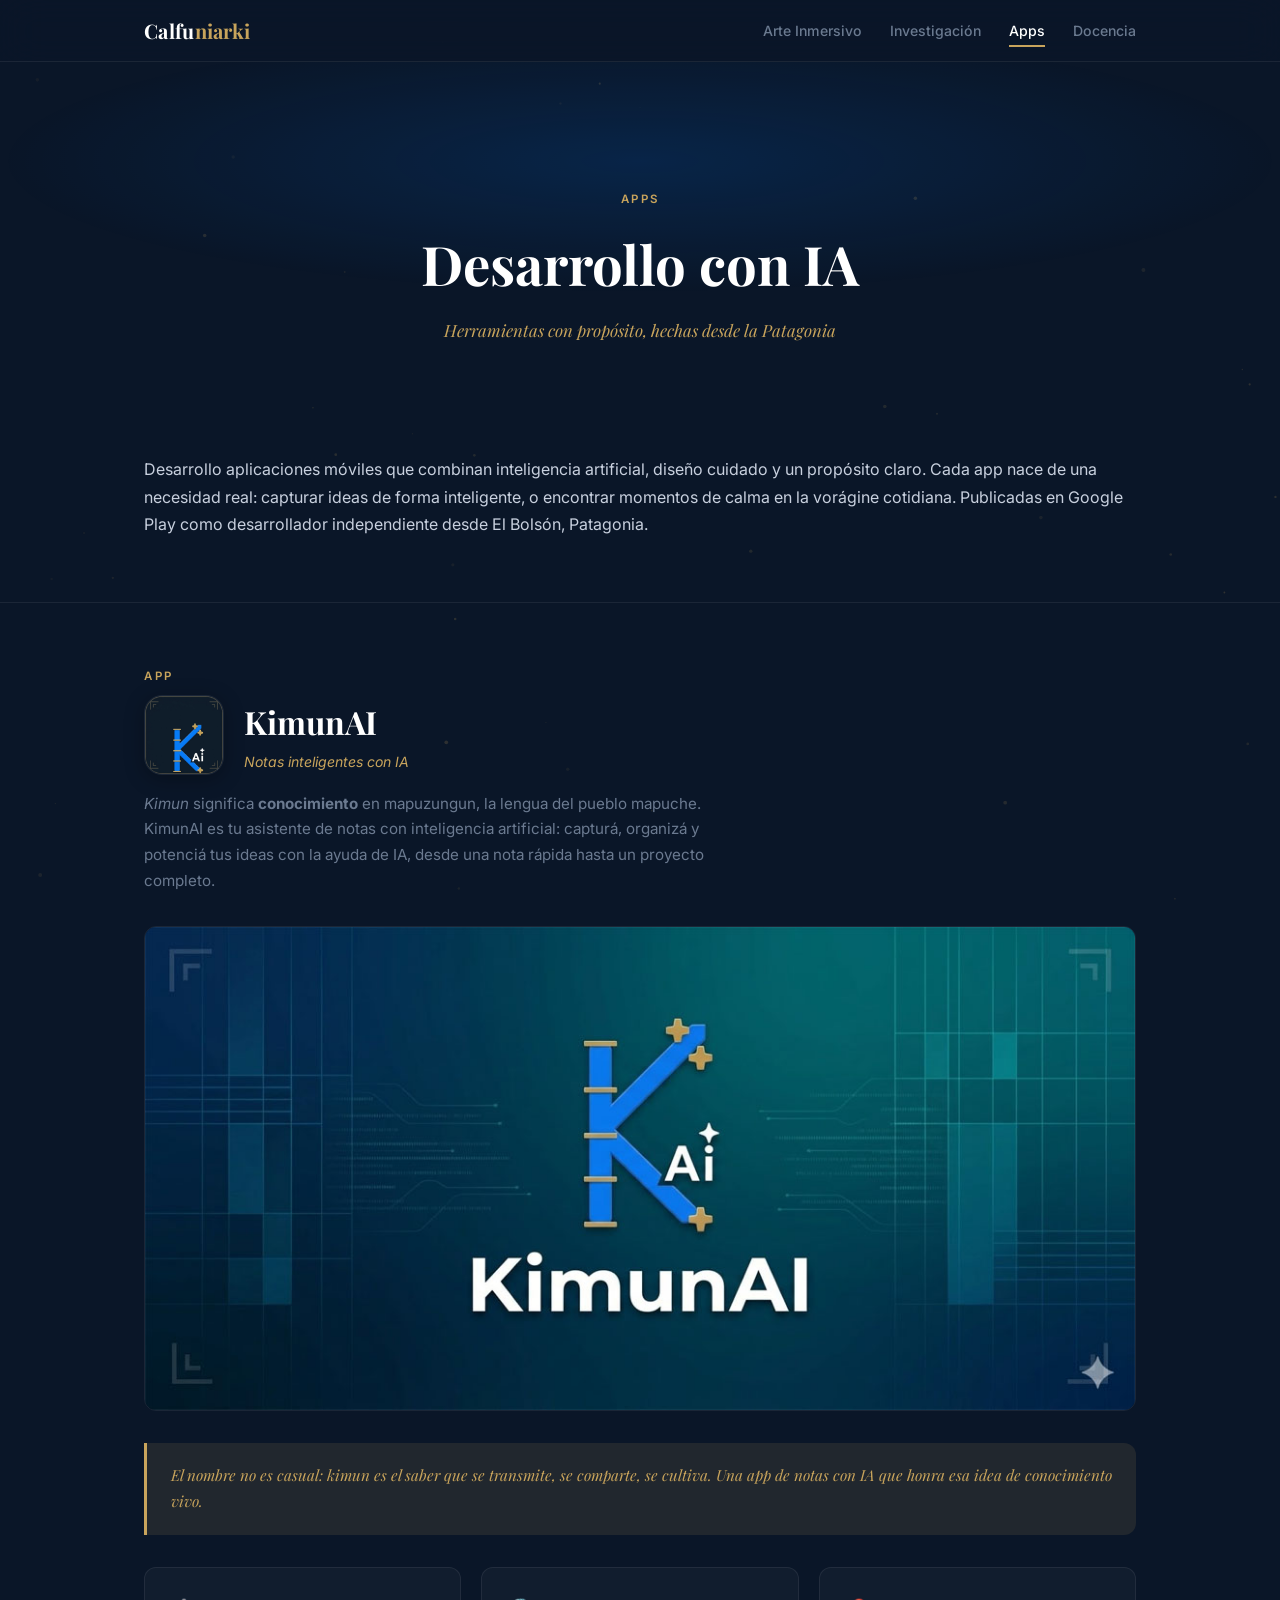
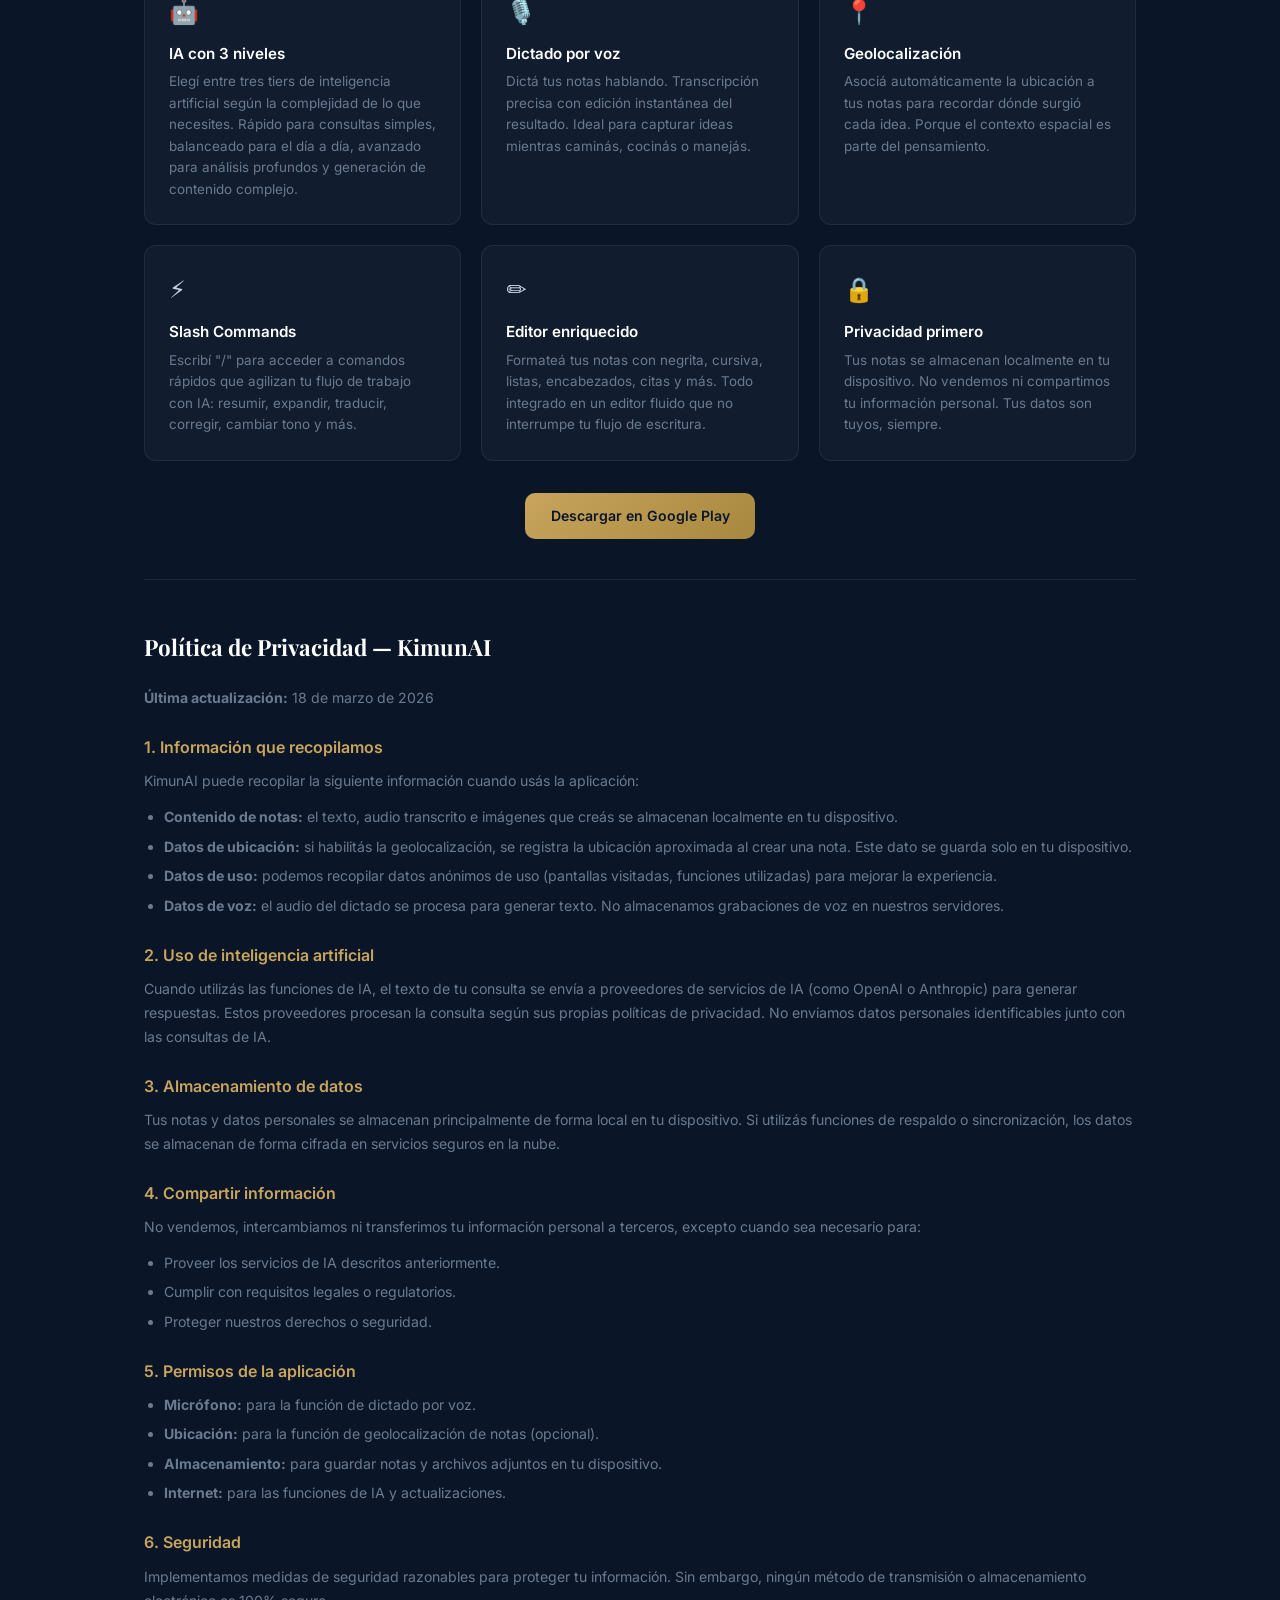
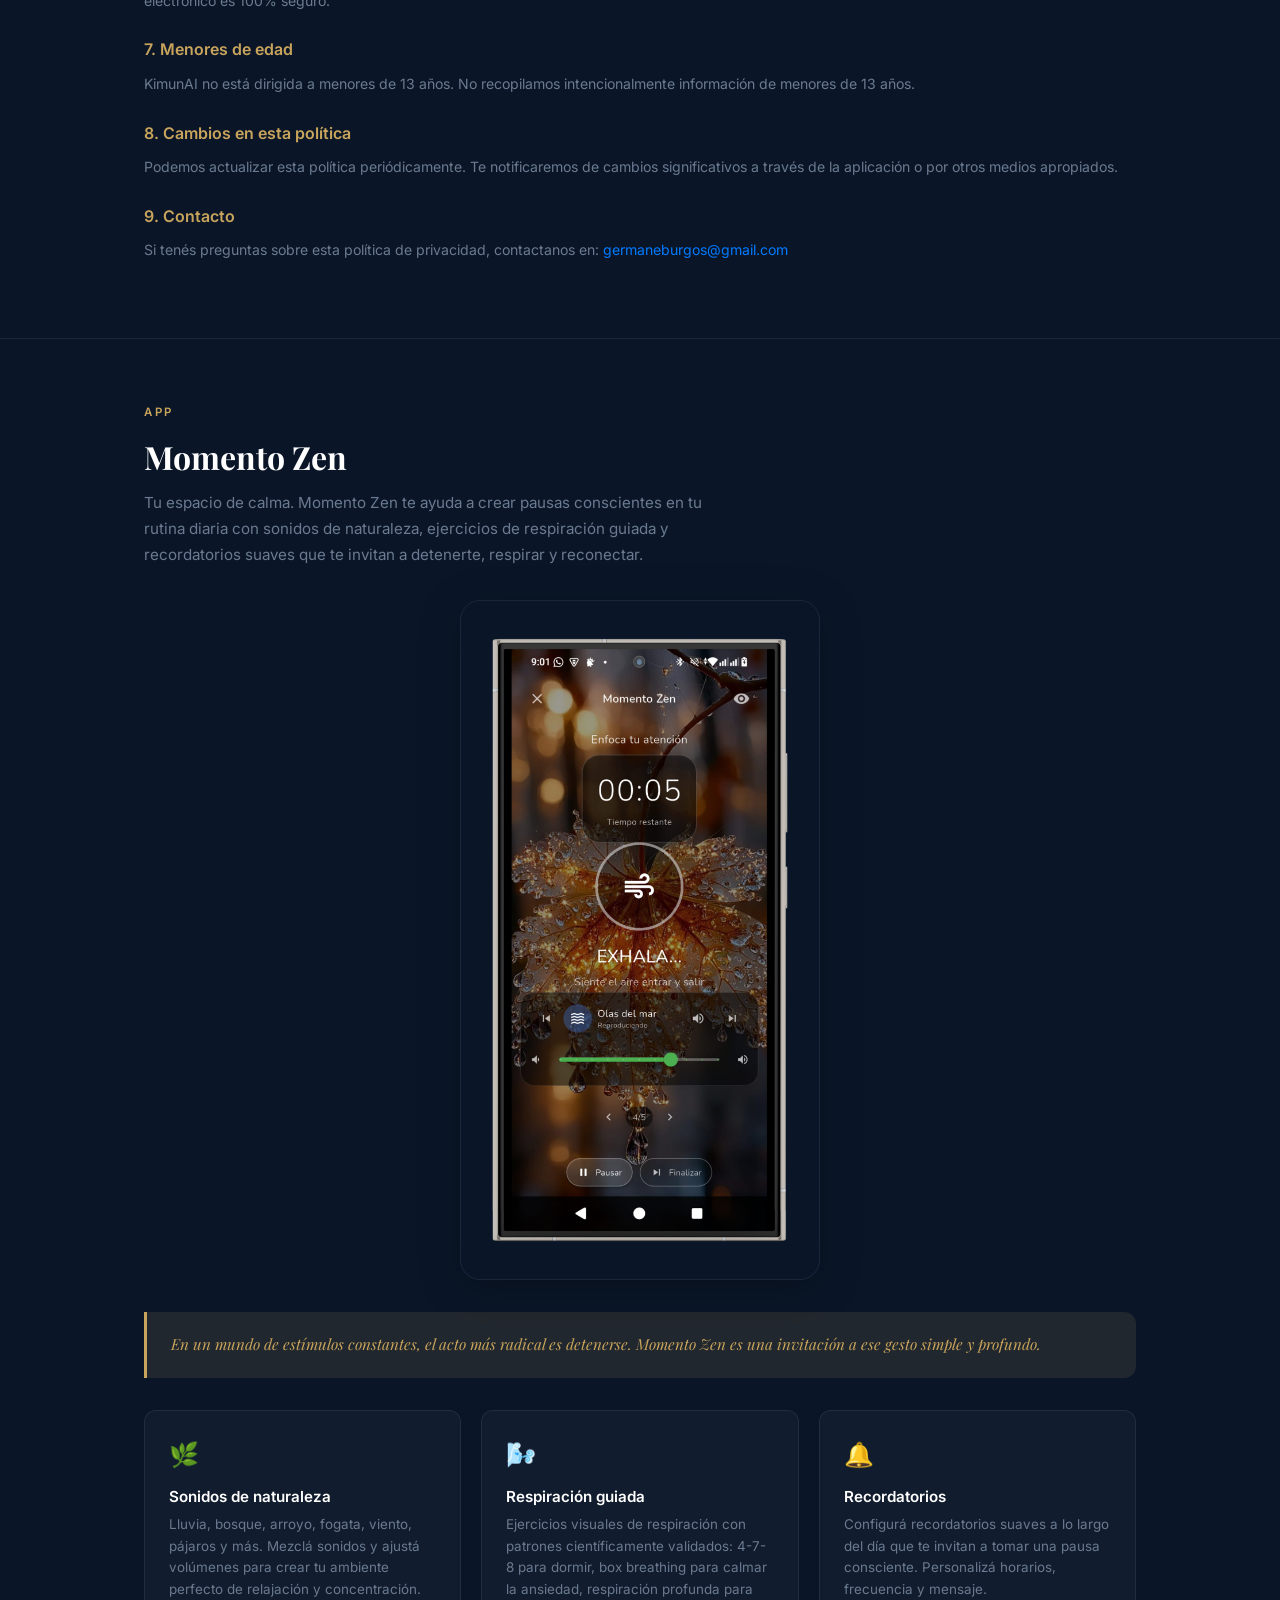
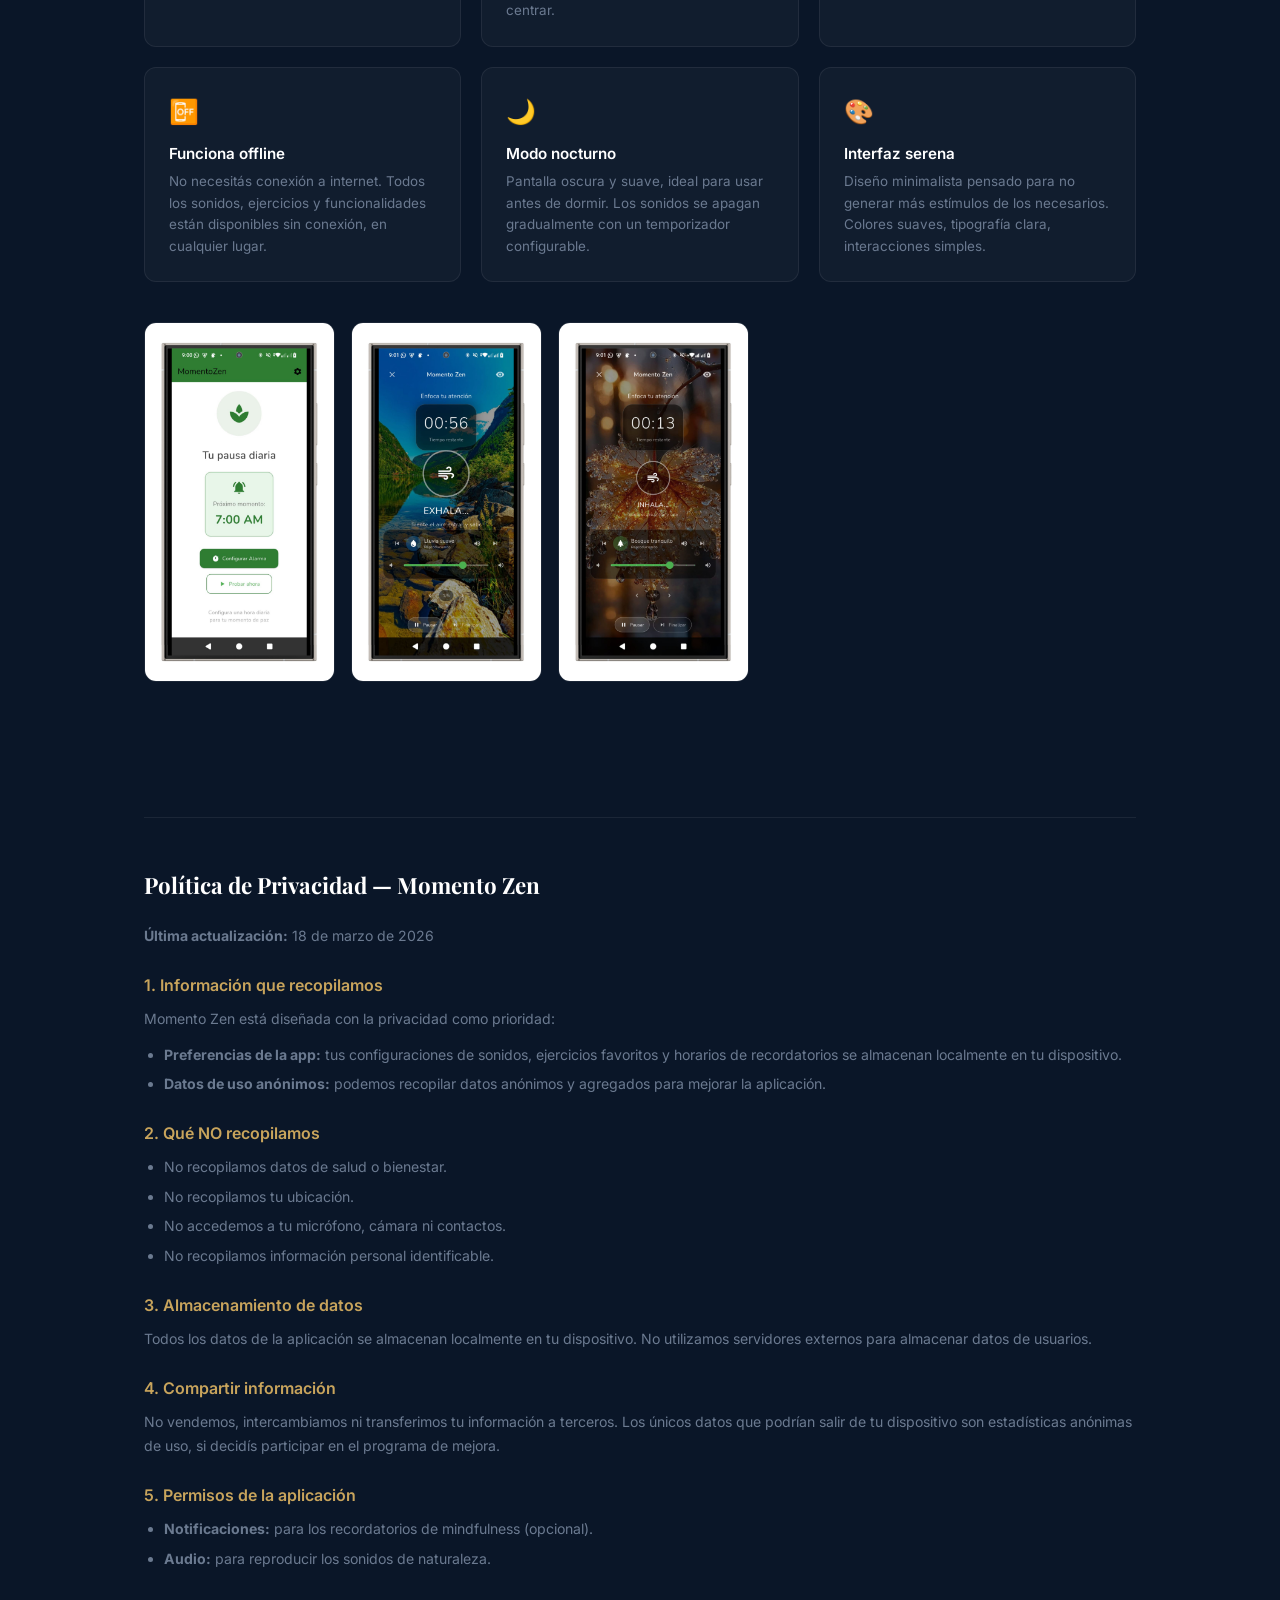
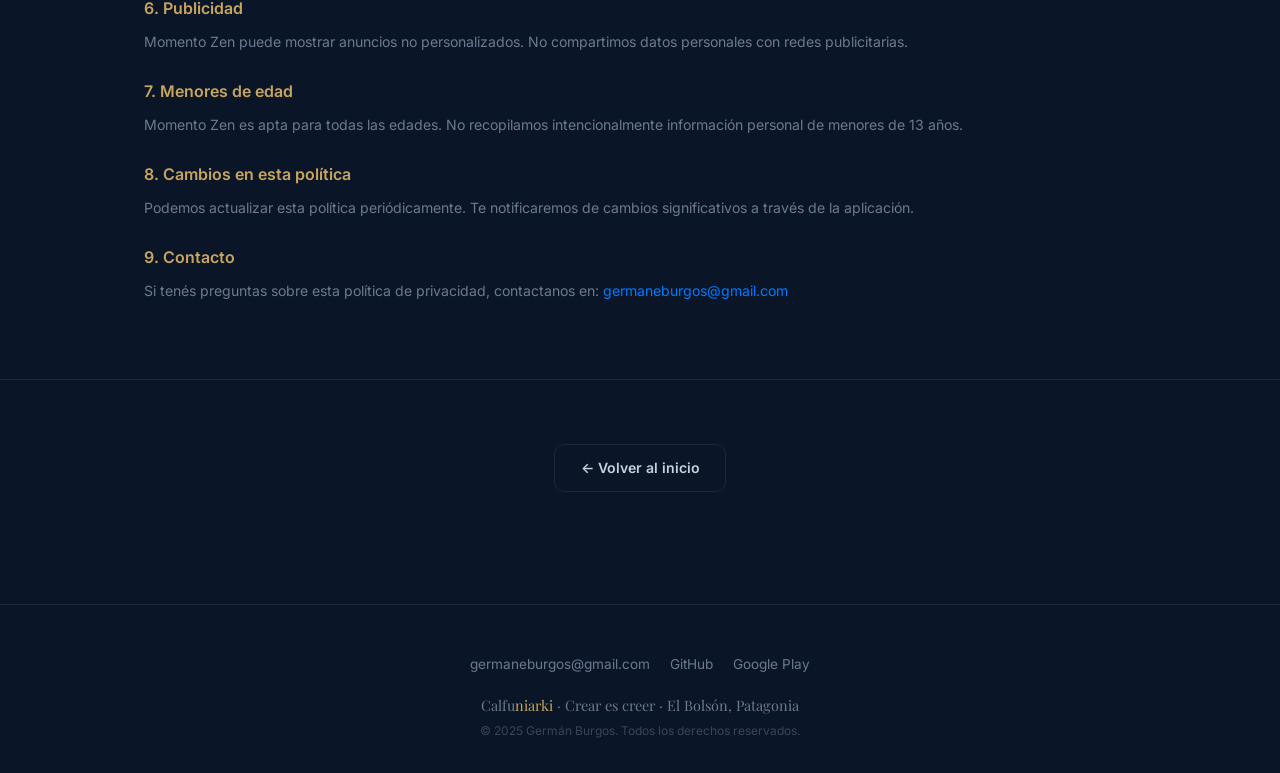
==== apps/index.html @ d1f86394 "Sitio web Calfuniarki v1.0" ====
<!DOCTYPE html>
<html lang="es">
<head>
  <meta charset="UTF-8">
  <meta name="viewport" content="width=device-width,initial-scale=1">
  <title>Apps — KimunAI y Momento Zen — Calfuniarki</title>
  <meta name="description" content="KimunAI: notas inteligentes con IA. Momento Zen: mindfulness y relajación. Apps desarrolladas por Calfuniarki desde la Patagonia Argentina.">
  <link rel="canonical" href="https://calfuniarki.com/apps/">
  <link rel="stylesheet" href="../styles.css">
</head>
<body>

  <canvas id="particles"></canvas>
  <div class="nav-overlay"></div>

  <header class="site-header">
    <div class="container">
      <a href="../index.html" class="logo">Calfu<span>niarki</span></a>
      <button class="menu-toggle" aria-label="Menú">
        <span></span><span></span><span></span>
      </button>
      <nav class="nav-links">
        <a href="../arte/index.html">Arte Inmersivo</a>
        <a href="../investigacion/index.html">Investigación</a>
        <a href="../apps/index.html" class="active">Apps</a>
        <a href="../docencia/index.html">Docencia</a>
      </nav>
    </div>
  </header>

  <main>
    <section class="page-hero">
      <div class="container">
        <p class="section-label reveal">Apps</p>
        <h1 class="reveal delay-1">Desarrollo con IA</h1>
        <p class="tagline reveal delay-2">Herramientas con propósito, hechas desde la Patagonia</p>
      </div>
    </section>

    <section class="section">
      <div class="container">
        <div class="reveal">
          <p>Desarrollo aplicaciones móviles que combinan inteligencia artificial, diseño cuidado y un propósito claro. Cada app nace de una necesidad real: capturar ideas de forma inteligente, o encontrar momentos de calma en la vorágine cotidiana. Publicadas en Google Play como desarrollador independiente desde El Bolsón, Patagonia.</p>
        </div>
      </div>
    </section>

    <!-- ==================== KimunAI ==================== -->
    <section class="section" id="kimunai">
      <div class="container">
        <div class="reveal">
          <p class="section-label">App</p>
          <div class="app-header">
            <img src="../img/icon-kimunai.png" alt="KimunAI" class="app-icon" loading="lazy">
            <div>
              <h2 class="section-title">KimunAI</h2>
              <p style="color:var(--gold);font-size:.88rem;font-style:italic;margin:0">Notas inteligentes con IA</p>
            </div>
          </div>
          <p class="section-desc"><em>Kimun</em> significa <strong>conocimiento</strong> en mapuzungun, la lengua del pueblo mapuche. KimunAI es tu asistente de notas con inteligencia artificial: capturá, organizá y potenciá tus ideas con la ayuda de IA, desde una nota rápida hasta un proyecto completo.</p>
        </div>

        <img src="../img/funcionesUP.jpg" alt="KimunAI — Feature graphic" class="img-feature-graphic reveal" loading="lazy">

        <div class="mt-2 reveal">
          <div class="highlight-box">
            <p>El nombre no es casual: kimun es el saber que se transmite, se comparte, se cultiva. Una app de notas con IA que honra esa idea de conocimiento vivo.</p>
          </div>
        </div>

        <div class="grid-3 mt-2">
          <div class="feature reveal">
            <div class="icon">🤖</div>
            <h3>IA con 3 niveles</h3>
            <p>Elegí entre tres tiers de inteligencia artificial según la complejidad de lo que necesites. Rápido para consultas simples, balanceado para el día a día, avanzado para análisis profundos y generación de contenido complejo.</p>
          </div>
          <div class="feature reveal delay-1">
            <div class="icon">🎙️</div>
            <h3>Dictado por voz</h3>
            <p>Dictá tus notas hablando. Transcripción precisa con edición instantánea del resultado. Ideal para capturar ideas mientras caminás, cocinás o manejás.</p>
          </div>
          <div class="feature reveal delay-2">
            <div class="icon">📍</div>
            <h3>Geolocalización</h3>
            <p>Asociá automáticamente la ubicación a tus notas para recordar dónde surgió cada idea. Porque el contexto espacial es parte del pensamiento.</p>
          </div>
          <div class="feature reveal">
            <div class="icon">⚡</div>
            <h3>Slash Commands</h3>
            <p>Escribí "/" para acceder a comandos rápidos que agilizan tu flujo de trabajo con IA: resumir, expandir, traducir, corregir, cambiar tono y más.</p>
          </div>
          <div class="feature reveal delay-1">
            <div class="icon">✏️</div>
            <h3>Editor enriquecido</h3>
            <p>Formateá tus notas con negrita, cursiva, listas, encabezados, citas y más. Todo integrado en un editor fluido que no interrumpe tu flujo de escritura.</p>
          </div>
          <div class="feature reveal delay-2">
            <div class="icon">🔒</div>
            <h3>Privacidad primero</h3>
            <p>Tus notas se almacenan localmente en tu dispositivo. No vendemos ni compartimos tu información personal. Tus datos son tuyos, siempre.</p>
          </div>
        </div>

        <div class="mt-2 reveal flex-center">
          <a href="https://play.google.com/store/apps/details?id=com.calfuniarki.kimunai" class="btn btn-gold" target="_blank" rel="noopener">Descargar en Google Play</a>
        </div>

        <!-- KimunAI Privacy Policy -->
        <div class="privacy reveal" id="kimunai-privacidad">
          <h2>Política de Privacidad — KimunAI</h2>
          <p><strong>Última actualización:</strong> 18 de marzo de 2026</p>

          <h3>1. Información que recopilamos</h3>
          <p>KimunAI puede recopilar la siguiente información cuando usás la aplicación:</p>
          <ul>
            <li><strong>Contenido de notas:</strong> el texto, audio transcrito e imágenes que creás se almacenan localmente en tu dispositivo.</li>
            <li><strong>Datos de ubicación:</strong> si habilitás la geolocalización, se registra la ubicación aproximada al crear una nota. Este dato se guarda solo en tu dispositivo.</li>
            <li><strong>Datos de uso:</strong> podemos recopilar datos anónimos de uso (pantallas visitadas, funciones utilizadas) para mejorar la experiencia.</li>
            <li><strong>Datos de voz:</strong> el audio del dictado se procesa para generar texto. No almacenamos grabaciones de voz en nuestros servidores.</li>
          </ul>

          <h3>2. Uso de inteligencia artificial</h3>
          <p>Cuando utilizás las funciones de IA, el texto de tu consulta se envía a proveedores de servicios de IA (como OpenAI o Anthropic) para generar respuestas. Estos proveedores procesan la consulta según sus propias políticas de privacidad. No enviamos datos personales identificables junto con las consultas de IA.</p>

          <h3>3. Almacenamiento de datos</h3>
          <p>Tus notas y datos personales se almacenan principalmente de forma local en tu dispositivo. Si utilizás funciones de respaldo o sincronización, los datos se almacenan de forma cifrada en servicios seguros en la nube.</p>

          <h3>4. Compartir información</h3>
          <p>No vendemos, intercambiamos ni transferimos tu información personal a terceros, excepto cuando sea necesario para:</p>
          <ul>
            <li>Proveer los servicios de IA descritos anteriormente.</li>
            <li>Cumplir con requisitos legales o regulatorios.</li>
            <li>Proteger nuestros derechos o seguridad.</li>
          </ul>

          <h3>5. Permisos de la aplicación</h3>
          <ul>
            <li><strong>Micrófono:</strong> para la función de dictado por voz.</li>
            <li><strong>Ubicación:</strong> para la función de geolocalización de notas (opcional).</li>
            <li><strong>Almacenamiento:</strong> para guardar notas y archivos adjuntos en tu dispositivo.</li>
            <li><strong>Internet:</strong> para las funciones de IA y actualizaciones.</li>
          </ul>

          <h3>6. Seguridad</h3>
          <p>Implementamos medidas de seguridad razonables para proteger tu información. Sin embargo, ningún método de transmisión o almacenamiento electrónico es 100% seguro.</p>

          <h3>7. Menores de edad</h3>
          <p>KimunAI no está dirigida a menores de 13 años. No recopilamos intencionalmente información de menores de 13 años.</p>

          <h3>8. Cambios en esta política</h3>
          <p>Podemos actualizar esta política periódicamente. Te notificaremos de cambios significativos a través de la aplicación o por otros medios apropiados.</p>

          <h3>9. Contacto</h3>
          <p>Si tenés preguntas sobre esta política de privacidad, contactanos en: <a href="mailto:germaneburgos@gmail.com">germaneburgos@gmail.com</a></p>
        </div>
      </div>
    </section>

    <!-- ==================== Momento Zen ==================== -->
    <section class="section" id="momentozen">
      <div class="container">
        <div class="reveal">
          <p class="section-label">App</p>
          <h2 class="section-title">Momento Zen</h2>
          <p class="section-desc">Tu espacio de calma. Momento Zen te ayuda a crear pausas conscientes en tu rutina diaria con sonidos de naturaleza, ejercicios de respiración guiada y recordatorios suaves que te invitan a detenerte, respirar y reconectar.</p>
        </div>

        <img src="../img/app-mockup.png" alt="Momento Zen — App mockup" class="img-mockup reveal" loading="lazy">

        <div class="reveal">
          <div class="highlight-box">
            <p>En un mundo de estímulos constantes, el acto más radical es detenerse. Momento Zen es una invitación a ese gesto simple y profundo.</p>
          </div>
        </div>

        <div class="grid-3 mt-2">
          <div class="feature reveal">
            <div class="icon">🌿</div>
            <h3>Sonidos de naturaleza</h3>
            <p>Lluvia, bosque, arroyo, fogata, viento, pájaros y más. Mezclá sonidos y ajustá volúmenes para crear tu ambiente perfecto de relajación y concentración.</p>
          </div>
          <div class="feature reveal delay-1">
            <div class="icon">🌬️</div>
            <h3>Respiración guiada</h3>
            <p>Ejercicios visuales de respiración con patrones científicamente validados: 4-7-8 para dormir, box breathing para calmar la ansiedad, respiración profunda para centrar.</p>
          </div>
          <div class="feature reveal delay-2">
            <div class="icon">🔔</div>
            <h3>Recordatorios</h3>
            <p>Configurá recordatorios suaves a lo largo del día que te invitan a tomar una pausa consciente. Personalizá horarios, frecuencia y mensaje.</p>
          </div>
          <div class="feature reveal">
            <div class="icon">📴</div>
            <h3>Funciona offline</h3>
            <p>No necesitás conexión a internet. Todos los sonidos, ejercicios y funcionalidades están disponibles sin conexión, en cualquier lugar.</p>
          </div>
          <div class="feature reveal delay-1">
            <div class="icon">🌙</div>
            <h3>Modo nocturno</h3>
            <p>Pantalla oscura y suave, ideal para usar antes de dormir. Los sonidos se apagan gradualmente con un temporizador configurable.</p>
          </div>
          <div class="feature reveal delay-2">
            <div class="icon">🎨</div>
            <h3>Interfaz serena</h3>
            <p>Diseño minimalista pensado para no generar más estímulos de los necesarios. Colores suaves, tipografía clara, interacciones simples.</p>
          </div>
        </div>

        <!-- Screenshots -->
        <div class="screenshot-row reveal mt-2">
          <img src="../img/screenshot-1.jpg" alt="Momento Zen — Pantalla principal" loading="lazy">
          <img src="../img/screenshot-2.jpg" alt="Momento Zen — Sonidos de naturaleza" loading="lazy">
          <img src="../img/screenshot-3.jpg" alt="Momento Zen — Respiración guiada" loading="lazy">
        </div>

        <div class="mt-2 reveal flex-center">
          <a href="https://play.google.com/store/apps/details?id=com.calfuniarki.momentozen" class="btn btn-primary" target="_blank" rel="noopener">Descargar en Google Play</a>
        </div>

        <!-- Momento Zen Privacy Policy -->
        <div class="privacy reveal" id="momentozen-privacidad">
          <h2>Política de Privacidad — Momento Zen</h2>
          <p><strong>Última actualización:</strong> 18 de marzo de 2026</p>

          <h3>1. Información que recopilamos</h3>
          <p>Momento Zen está diseñada con la privacidad como prioridad:</p>
          <ul>
            <li><strong>Preferencias de la app:</strong> tus configuraciones de sonidos, ejercicios favoritos y horarios de recordatorios se almacenan localmente en tu dispositivo.</li>
            <li><strong>Datos de uso anónimos:</strong> podemos recopilar datos anónimos y agregados para mejorar la aplicación.</li>
          </ul>

          <h3>2. Qué NO recopilamos</h3>
          <ul>
            <li>No recopilamos datos de salud o bienestar.</li>
            <li>No recopilamos tu ubicación.</li>
            <li>No accedemos a tu micrófono, cámara ni contactos.</li>
            <li>No recopilamos información personal identificable.</li>
          </ul>

          <h3>3. Almacenamiento de datos</h3>
          <p>Todos los datos de la aplicación se almacenan localmente en tu dispositivo. No utilizamos servidores externos para almacenar datos de usuarios.</p>

          <h3>4. Compartir información</h3>
          <p>No vendemos, intercambiamos ni transferimos tu información a terceros. Los únicos datos que podrían salir de tu dispositivo son estadísticas anónimas de uso, si decidís participar en el programa de mejora.</p>

          <h3>5. Permisos de la aplicación</h3>
          <ul>
            <li><strong>Notificaciones:</strong> para los recordatorios de mindfulness (opcional).</li>
            <li><strong>Audio:</strong> para reproducir los sonidos de naturaleza.</li>
          </ul>

          <h3>6. Publicidad</h3>
          <p>Momento Zen puede mostrar anuncios no personalizados. No compartimos datos personales con redes publicitarias.</p>

          <h3>7. Menores de edad</h3>
          <p>Momento Zen es apta para todas las edades. No recopilamos intencionalmente información personal de menores de 13 años.</p>

          <h3>8. Cambios en esta política</h3>
          <p>Podemos actualizar esta política periódicamente. Te notificaremos de cambios significativos a través de la aplicación.</p>

          <h3>9. Contacto</h3>
          <p>Si tenés preguntas sobre esta política de privacidad, contactanos en: <a href="mailto:germaneburgos@gmail.com">germaneburgos@gmail.com</a></p>
        </div>
      </div>
    </section>

    <div class="section">
      <div class="container reveal flex-center">
        <a href="../index.html" class="btn btn-outline">← Volver al inicio</a>
      </div>
    </div>
  </main>

  <footer class="site-footer">
    <div class="container">
      <div class="footer-links">
        <a href="mailto:germaneburgos@gmail.com">germaneburgos@gmail.com</a>
        <a href="https://github.com/calfuniarki" target="_blank" rel="noopener">GitHub</a>
        <a href="https://play.google.com/store/apps/developer?id=Calfuniarki" target="_blank" rel="noopener">Google Play</a>
      </div>
      <p class="brand">Calfu<span>niarki</span> · Crear es creer · El Bolsón, Patagonia</p>
      <p class="copy">&copy; 2025 Germán Burgos. Todos los derechos reservados.</p>
    </div>
  </footer>

  <script src="../main.js"></script>
</body>
</html>
---- styles.css ----
/* ============================================================
   Calfuniarki — Crear es creer
   Design tokens & global styles
   ============================================================ */

/* --- Fonts --- */
@import url('https://fonts.googleapis.com/css2?family=Inter:wght@300;400;500;600;700&family=Playfair+Display:ital,wght@0,400;0,600;0,700;1,400&display=swap');

/* --- Custom Properties --- */
:root {
  --bg:        #0A1628;
  --bg-light:  #0F1D32;
  --bg-card:   #111F36;
  --surface:   rgba(255,255,255,.03);
  --border:    rgba(255,255,255,.07);
  --border-h:  rgba(200,164,92,.3);
  --blue:      #007AFF;
  --blue-glow: rgba(0,122,255,.15);
  --gold:      #C8A45C;
  --gold-soft: rgba(200,164,92,.12);
  --text:      #C8D0DE;
  --text-dim:  #6B7A90;
  --text-bright:#EAEEF4;
  --white:     #fff;
  --serif:     'Playfair Display', Georgia, 'Times New Roman', serif;
  --sans:      'Inter', 'Segoe UI', system-ui, -apple-system, sans-serif;
  --ease:      cubic-bezier(.25,.46,.45,.94);
  --ease-out:  cubic-bezier(.16,1,.3,1);
}

/* --- Reset --- */
*,*::before,*::after { box-sizing:border-box; margin:0; padding:0 }
html { scroll-behavior:smooth; font-size:16px; scroll-padding-top:5rem }
body {
  font-family: var(--sans);
  background: var(--bg);
  color: var(--text);
  line-height: 1.7;
  -webkit-font-smoothing: antialiased;
  -moz-osx-font-smoothing: grayscale;
  overflow-x: hidden;
}
a { color: var(--blue); text-decoration:none; transition: color .25s var(--ease) }
a:hover { color: #4DA3FF }
img { max-width:100%; display:block }
ul { list-style: none }

/* --- Layout --- */
.container { max-width:1040px; margin:0 auto; padding:0 1.5rem }

/* ============================================================
   HEADER
   ============================================================ */
.site-header {
  position: fixed; top:0; left:0; right:0; z-index:200;
  padding: .85rem 0;
  background: rgba(10,22,40,.6);
  backdrop-filter: blur(20px);
  -webkit-backdrop-filter: blur(20px);
  border-bottom: 1px solid var(--border);
  transition: background .4s, padding .3s;
}
.site-header.scrolled {
  background: rgba(10,22,40,.92);
  padding: .6rem 0;
}
.site-header .container {
  display:flex; align-items:center; justify-content:space-between;
}
.logo {
  font-family: var(--serif);
  font-size: 1.25rem; font-weight:700;
  color: var(--white); letter-spacing:.3px;
}
.logo span { color: var(--gold) }

/* Desktop nav */
.nav-links { display:flex; gap:1.75rem; align-items:center }
.nav-links a {
  font-size:.88rem; font-weight:500; color:var(--text-dim);
  position:relative; transition: color .25s;
}
.nav-links a::after {
  content:''; position:absolute; bottom:-4px; left:0; width:0; height:2px;
  background:var(--gold); transition: width .3s var(--ease-out);
}
.nav-links a:hover, .nav-links a.active { color:var(--white) }
.nav-links a:hover::after, .nav-links a.active::after { width:100% }

/* Hamburger */
.menu-toggle {
  display:none; background:none; border:none; cursor:pointer;
  width:28px; height:20px; position:relative; z-index:210;
}
.menu-toggle span {
  display:block; width:100%; height:2px; background:var(--white);
  position:absolute; left:0; transition: all .3s var(--ease);
}
.menu-toggle span:nth-child(1) { top:0 }
.menu-toggle span:nth-child(2) { top:9px }
.menu-toggle span:nth-child(3) { top:18px }
.menu-toggle.open span:nth-child(1) { top:9px; transform:rotate(45deg) }
.menu-toggle.open span:nth-child(2) { opacity:0 }
.menu-toggle.open span:nth-child(3) { top:9px; transform:rotate(-45deg) }

@media(max-width:740px) {
  .menu-toggle { display:block }
  .nav-links {
    position:fixed; top:0; right:0; width:min(300px,80vw); height:100vh;
    background:var(--bg-light); flex-direction:column; justify-content:center;
    gap:2rem; padding:2rem;
    transform:translateX(100%); transition:transform .4s var(--ease-out);
    border-left:1px solid var(--border);
  }
  .nav-links.open { transform:translateX(0) }
  .nav-links a { font-size:1.15rem }
  .nav-links a::after { display:none }
  .nav-overlay {
    position:fixed; inset:0; background:rgba(0,0,0,.5);
    opacity:0; pointer-events:none; transition:opacity .3s; z-index:190;
  }
  .nav-overlay.open { opacity:1; pointer-events:auto }
}

/* ============================================================
   HERO — Landing
   ============================================================ */
.hero {
  min-height:100vh; display:flex; align-items:center; justify-content:center;
  text-align:center; position:relative; overflow:hidden;
  padding:6rem 1.5rem 4rem;
}
.hero::before {
  content:''; position:absolute; inset:0;
  background:
    radial-gradient(ellipse 60% 50% at 50% 40%, var(--blue-glow), transparent),
    radial-gradient(ellipse 40% 30% at 70% 60%, var(--gold-soft), transparent);
  pointer-events:none; opacity:.7;
}
.hero-content { position:relative; z-index:1; max-width:680px }
.hero h1 {
  font-family:var(--serif); font-size:clamp(3rem,8vw,5.5rem);
  font-weight:700; color:var(--white); letter-spacing:-1px;
  line-height:1.05; margin-bottom:.3rem;
}
.hero .slogan {
  font-family:var(--serif); font-style:italic;
  font-size:clamp(1.1rem,2.5vw,1.5rem);
  color:var(--gold); margin-bottom:1.25rem;
}
.hero .subtitle {
  font-size:clamp(.95rem,1.8vw,1.15rem);
  color:var(--text-dim); margin-bottom:.75rem;
  letter-spacing:.5px;
}
.hero .location {
  font-size:.88rem; color:var(--text-dim); opacity:.7;
  margin-bottom:2.5rem;
}
.hero-nav { display:flex; flex-wrap:wrap; gap:.75rem; justify-content:center }
.hero-nav a {
  padding:.65rem 1.5rem; border-radius:10px;
  font-size:.88rem; font-weight:600;
  border:1px solid var(--border); color:var(--text);
  transition: all .3s var(--ease);
}
.hero-nav a:hover {
  border-color:var(--gold); color:var(--gold);
  background:var(--gold-soft);
}

/* Scroll indicator */
.scroll-hint {
  position:absolute; bottom:2rem; left:50%; transform:translateX(-50%);
  display:flex; flex-direction:column; align-items:center; gap:.4rem;
  color:var(--text-dim); font-size:.72rem; letter-spacing:1px; text-transform:uppercase;
  animation: float 2.5s ease-in-out infinite;
}
.scroll-hint .arrow { font-size:1.1rem }
@keyframes float {
  0%,100% { transform:translateX(-50%) translateY(0) }
  50% { transform:translateX(-50%) translateY(6px) }
}

/* ============================================================
   PAGE HERO (subpages)
   ============================================================ */
.page-hero {
  padding:8rem 0 3rem; text-align:center;
  position:relative; overflow:hidden;
}
.page-hero::before {
  content:''; position:absolute; inset:0;
  background: radial-gradient(ellipse 50% 40% at 50% 30%, var(--blue-glow), transparent);
  pointer-events:none;
}
.page-hero h1 {
  font-family:var(--serif);
  font-size:clamp(2.2rem,5vw,3.4rem);
  font-weight:700; color:var(--white); position:relative;
  margin-bottom:.35rem;
}
.page-hero .tagline {
  font-family:var(--serif); font-style:italic;
  color:var(--gold); font-size:1.05rem; position:relative;
}

/* ============================================================
   SECTIONS
   ============================================================ */
.section { padding:4rem 0 }
.section + .section { border-top:1px solid var(--border) }

.section-label {
  font-size:.72rem; text-transform:uppercase; letter-spacing:2.5px;
  color:var(--gold); font-weight:600; margin-bottom:.5rem;
}
.section-title {
  font-family:var(--serif); font-size:clamp(1.5rem,3.5vw,2rem);
  font-weight:700; color:var(--white); margin-bottom:.35rem;
}
.section-desc {
  color:var(--text-dim); max-width:600px; font-size:.95rem;
  margin-bottom:2rem;
}

/* ============================================================
   CARDS
   ============================================================ */
.card {
  background: linear-gradient(160deg, rgba(255,255,255,.04), rgba(255,255,255,.01));
  border:1px solid var(--border);
  border-radius:16px; padding:2rem 1.75rem;
  transition: transform .35s var(--ease), border-color .35s;
}
.card:hover {
  transform:translateY(-3px);
  border-color:var(--border-h);
}
.card h3 {
  font-family:var(--serif);
  font-size:1.3rem; color:var(--white); margin-bottom:.15rem;
}
.card .card-tag {
  font-size:.82rem; color:var(--gold); margin-bottom:.75rem;
  font-style:italic;
}
.card p { font-size:.92rem; color:var(--text-dim); margin-bottom:.5rem }
.card p:last-of-type { margin-bottom:1.25rem }

/* Grid */
.grid-2 { display:grid; grid-template-columns:1fr; gap:1.5rem }
@media(min-width:640px) { .grid-2 { grid-template-columns:1fr 1fr } }

.grid-3 { display:grid; grid-template-columns:1fr; gap:1.25rem }
@media(min-width:640px) { .grid-3 { grid-template-columns:1fr 1fr } }
@media(min-width:860px) { .grid-3 { grid-template-columns:1fr 1fr 1fr } }

/* ============================================================
   FEATURES
   ============================================================ */
.feature {
  background:var(--surface); border:1px solid var(--border);
  border-radius:12px; padding:1.5rem;
  transition: border-color .3s;
}
.feature:hover { border-color:var(--border-h) }
.feature .icon { font-size:1.5rem; margin-bottom:.5rem }
.feature h3 { font-size:.95rem; color:var(--white); margin-bottom:.3rem; font-family:var(--sans); font-weight:600 }
.feature p { font-size:.84rem; color:var(--text-dim); line-height:1.6 }

/* ============================================================
   CONCEPT TAGS
   ============================================================ */
.tags { display:flex; flex-wrap:wrap; gap:.5rem; margin-top:1.5rem }
.tag {
  padding:.35rem .85rem; border-radius:20px; font-size:.78rem; font-weight:500;
  background:var(--gold-soft); color:var(--gold); border:1px solid rgba(200,164,92,.2);
}

/* ============================================================
   TIMELINE
   ============================================================ */
.timeline { position:relative; padding-left:2rem }
.timeline::before {
  content:''; position:absolute; left:6px; top:.5rem; bottom:.5rem;
  width:2px; background:var(--border);
}
.timeline-item { position:relative; margin-bottom:2.5rem }
.timeline-item::before {
  content:''; position:absolute; left:-2rem; top:.6rem;
  width:10px; height:10px; border-radius:50%;
  background:var(--gold); border:2px solid var(--bg);
  box-shadow:0 0 0 3px var(--gold-soft);
}
.timeline-item h3 {
  font-family:var(--serif); font-size:1.15rem;
  color:var(--white); margin-bottom:.15rem;
}
.timeline-item .meta {
  font-size:.82rem; color:var(--gold); margin-bottom:.5rem;
}
.timeline-item p { font-size:.9rem; color:var(--text-dim) }
.timeline-item ul { padding-left:1.25rem; margin-top:.5rem }
.timeline-item li {
  font-size:.88rem; color:var(--text-dim); margin-bottom:.3rem;
  list-style:disc;
}

/* ============================================================
   BUTTONS
   ============================================================ */
.btn {
  display:inline-flex; align-items:center; gap:.4rem;
  padding:.7rem 1.6rem; border-radius:10px;
  font-size:.88rem; font-weight:600;
  transition: all .25s var(--ease);
}
.btn:active { transform:scale(.97) }
.btn-primary { background:var(--blue); color:var(--white) }
.btn-primary:hover { background:#0062CC; color:var(--white) }
.btn-gold { background:linear-gradient(135deg,#C8A45C,#A8883E); color:var(--bg) }
.btn-gold:hover { background:linear-gradient(135deg,#D4B46C,#B8984E); color:var(--bg) }
.btn-outline {
  border:1px solid var(--border); color:var(--text);
  background:transparent;
}
.btn-outline:hover { border-color:var(--gold); color:var(--gold); background:var(--gold-soft) }
.btn-sm { padding:.5rem 1.1rem; font-size:.82rem }

/* ============================================================
   PRIVACY POLICY
   ============================================================ */
.privacy { border-top:1px solid var(--border); padding-top:3rem; margin-top:2.5rem }
.privacy h2 { font-family:var(--serif); font-size:1.4rem; color:var(--white); margin-bottom:1.25rem }
.privacy h3 { font-size:1rem; color:var(--gold); margin:1.5rem 0 .5rem; font-family:var(--sans); font-weight:600 }
.privacy p { font-size:.88rem; color:var(--text-dim); margin-bottom:.75rem }
.privacy ul { padding-left:1.25rem; margin-bottom:.75rem }
.privacy li { font-size:.88rem; color:var(--text-dim); margin-bottom:.35rem; list-style:disc }

/* ============================================================
   QUOTE / HIGHLIGHT
   ============================================================ */
.highlight-box {
  background:var(--gold-soft); border-left:3px solid var(--gold);
  border-radius:0 12px 12px 0; padding:1.25rem 1.5rem;
  margin:1.5rem 0;
}
.highlight-box p {
  font-family:var(--serif); font-style:italic;
  font-size:.95rem; color:var(--gold); line-height:1.7;
}

/* ============================================================
   FOOTER
   ============================================================ */
.site-footer {
  border-top:1px solid var(--border);
  padding:3rem 0 2rem; margin-top:3rem;
  text-align:center;
}
.footer-links { display:flex; flex-wrap:wrap; justify-content:center; gap:1.25rem; margin-bottom:1rem }
.footer-links a { font-size:.85rem; color:var(--text-dim) }
.footer-links a:hover { color:var(--gold) }
.site-footer .brand {
  font-family:var(--serif); font-size:.9rem;
  color:var(--text-dim); margin-bottom:.25rem;
}
.site-footer .brand span { color:var(--gold) }
.site-footer .copy { font-size:.75rem; color:#3A4558 }

/* ============================================================
   SCROLL REVEAL
   Requires body.js-ready (set by main.js) to hide elements.
   Without JS, everything is visible by default.
   ============================================================ */
body.js-ready .reveal {
  opacity:0; transform:translateY(24px);
  transition: opacity .7s var(--ease), transform .7s var(--ease);
}
body.js-ready .reveal.visible {
  opacity:1; transform:translateY(0);
}
body.js-ready .reveal.delay-1 { transition-delay:.1s }
body.js-ready .reveal.delay-2 { transition-delay:.2s }
body.js-ready .reveal.delay-3 { transition-delay:.3s }
body.js-ready .reveal.delay-4 { transition-delay:.4s }

/* ============================================================
   UTILITIES
   ============================================================ */
.text-center { text-align:center }
.mt-1 { margin-top:1rem }
.mt-2 { margin-top:2rem }
.mt-3 { margin-top:3rem }
.mb-1 { margin-bottom:1rem }
.mb-2 { margin-bottom:2rem }
.flex-center { display:flex; justify-content:center; gap:.75rem; flex-wrap:wrap }

/* ============================================================
   IMAGES
   ============================================================ */

/* Hero background image */
.hero--bg {
  background-size:cover; background-position:center; background-repeat:no-repeat;
}
.hero--bg::after {
  content:''; position:absolute; inset:0;
  background: linear-gradient(
    to bottom,
    rgba(10,22,40,.82) 0%,
    rgba(10,22,40,.7) 40%,
    rgba(10,22,40,.88) 100%
  );
  z-index:0;
}
.hero--bg::before { z-index:1 }

/* Profile photo */
.profile-photo {
  width:140px; height:140px; border-radius:50%;
  object-fit:cover; object-position:center top;
  border:3px solid var(--gold);
  box-shadow:0 0 30px rgba(200,164,92,.15);
  margin:0 auto 1.5rem;
}

/* Section image — wide cinematic */
.img-wide {
  width:100%; border-radius:16px;
  overflow:hidden; margin:2rem 0;
  border:1px solid var(--border);
}
.img-wide img {
  width:100%; height:auto; display:block;
  object-fit:cover;
}
.img-wide.img-cinematic img { max-height:400px }

/* Image with caption */
.img-figure { margin:2rem 0 }
.img-figure img {
  width:100%; border-radius:12px;
  border:1px solid var(--border);
  object-fit:cover;
}
.img-figure figcaption {
  font-size:.78rem; color:var(--text-dim);
  margin-top:.5rem; font-style:italic;
  text-align:center;
}

/* Image gallery — 2 col */
.img-gallery {
  display:grid; grid-template-columns:1fr; gap:1rem; margin:2rem 0;
}
@media(min-width:640px) { .img-gallery { grid-template-columns:1fr 1fr } }
.img-gallery img {
  width:100%; height:240px; object-fit:cover;
  border-radius:12px; border:1px solid var(--border);
}
@media(min-width:640px) {
  .img-gallery img { height:280px }
}

/* App icon */
.app-icon {
  width:80px; height:80px; border-radius:18px;
  object-fit:cover; border:1px solid var(--border);
  box-shadow:0 4px 20px rgba(0,0,0,.3);
}
.app-header {
  display:flex; align-items:center; gap:1.25rem;
  margin-bottom:1rem;
}
.app-header h2 { margin-bottom:0 }

/* App feature graphic */
.img-feature-graphic {
  width:100%; border-radius:12px;
  border:1px solid var(--border);
  margin:1.5rem 0;
}

/* Screenshot row */
.screenshot-row {
  display:flex; gap:1rem; overflow-x:auto;
  padding:1rem 0; margin:1.5rem 0;
  scrollbar-width:thin;
  scrollbar-color:var(--border) transparent;
}
.screenshot-row img {
  height:360px; width:auto; border-radius:12px;
  border:1px solid var(--border);
  flex-shrink:0;
}
@media(max-width:640px) {
  .screenshot-row img { height:280px }
}

/* App mockup centered */
.img-mockup {
  max-width:360px; margin:2rem auto;
  border-radius:20px;
  border:1px solid var(--border);
  box-shadow:0 8px 40px rgba(0,0,0,.3);
}

/* ============================================================
   AMBIENT PARTICLES (canvas background)
   ============================================================ */
#particles {
  position:fixed; inset:0; z-index:0; pointer-events:none; opacity:.4;
}
main, .site-header, .site-footer { position:relative; z-index:1 }
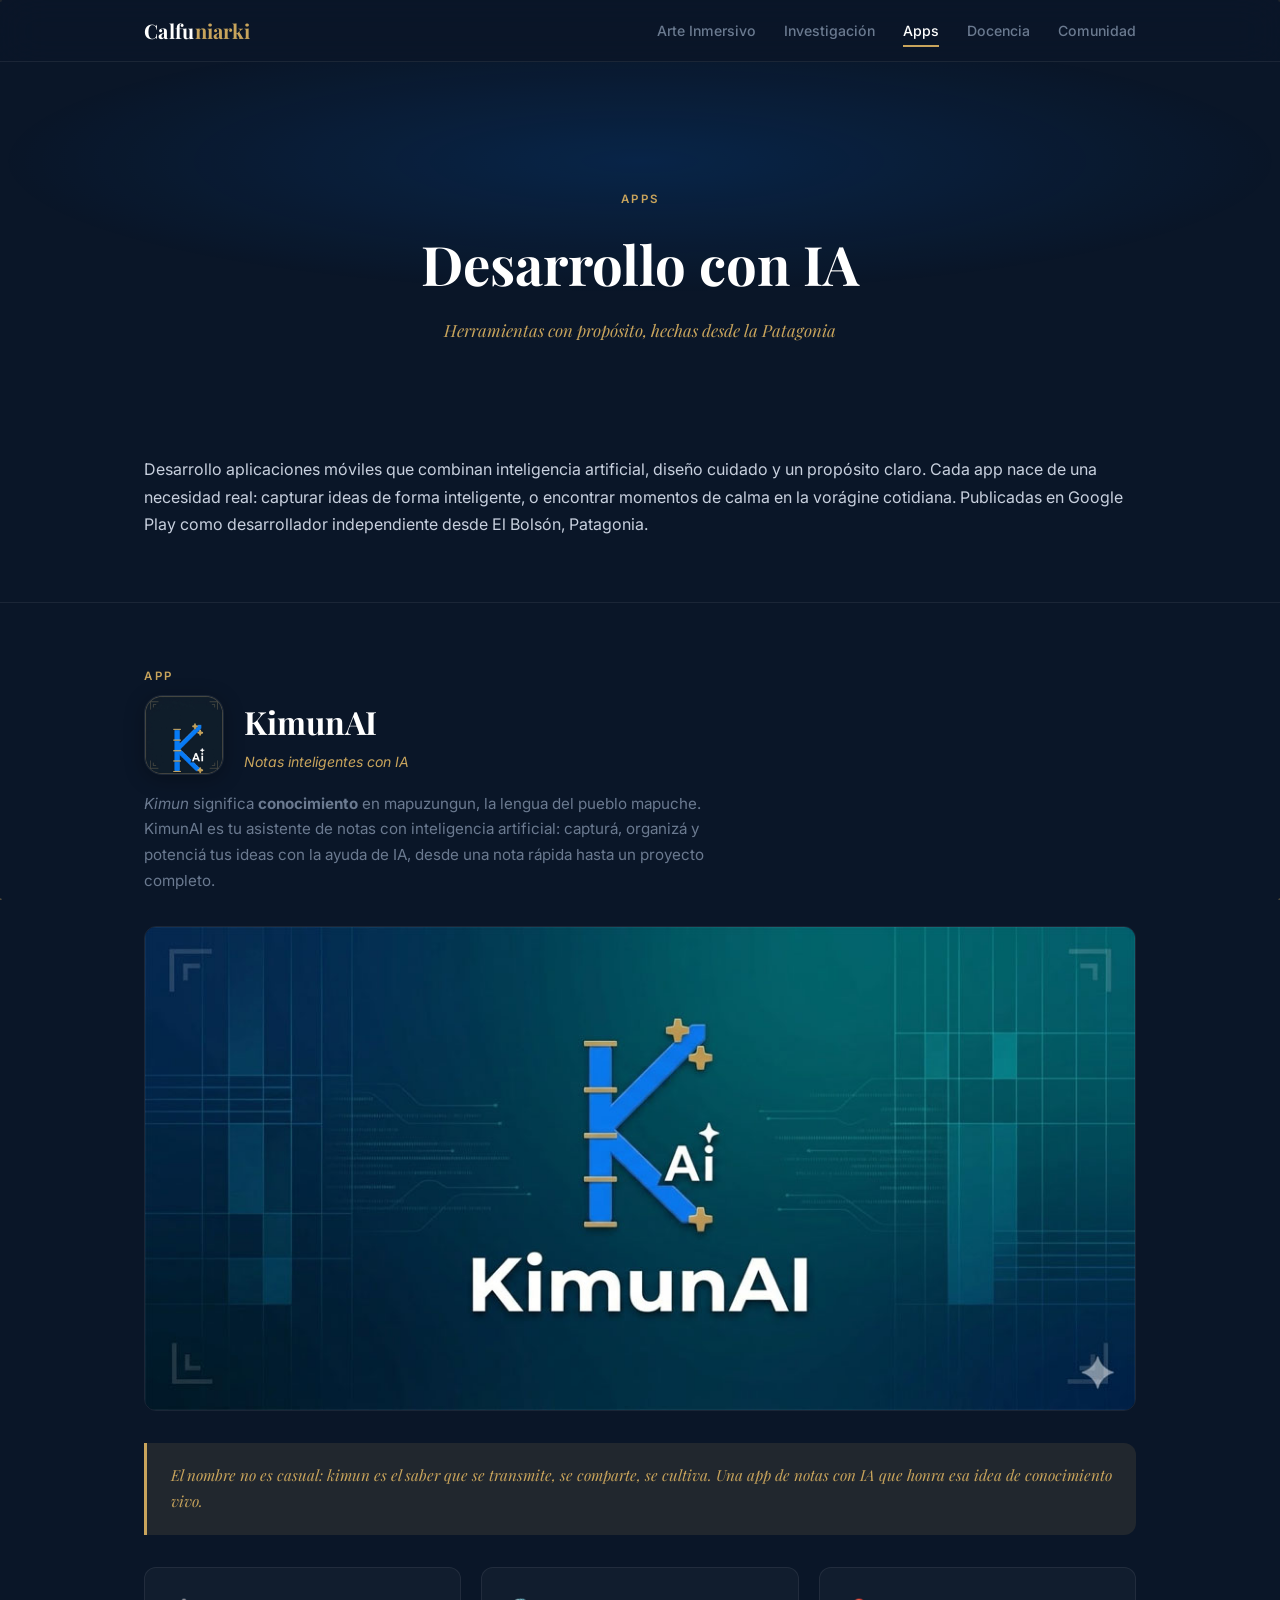
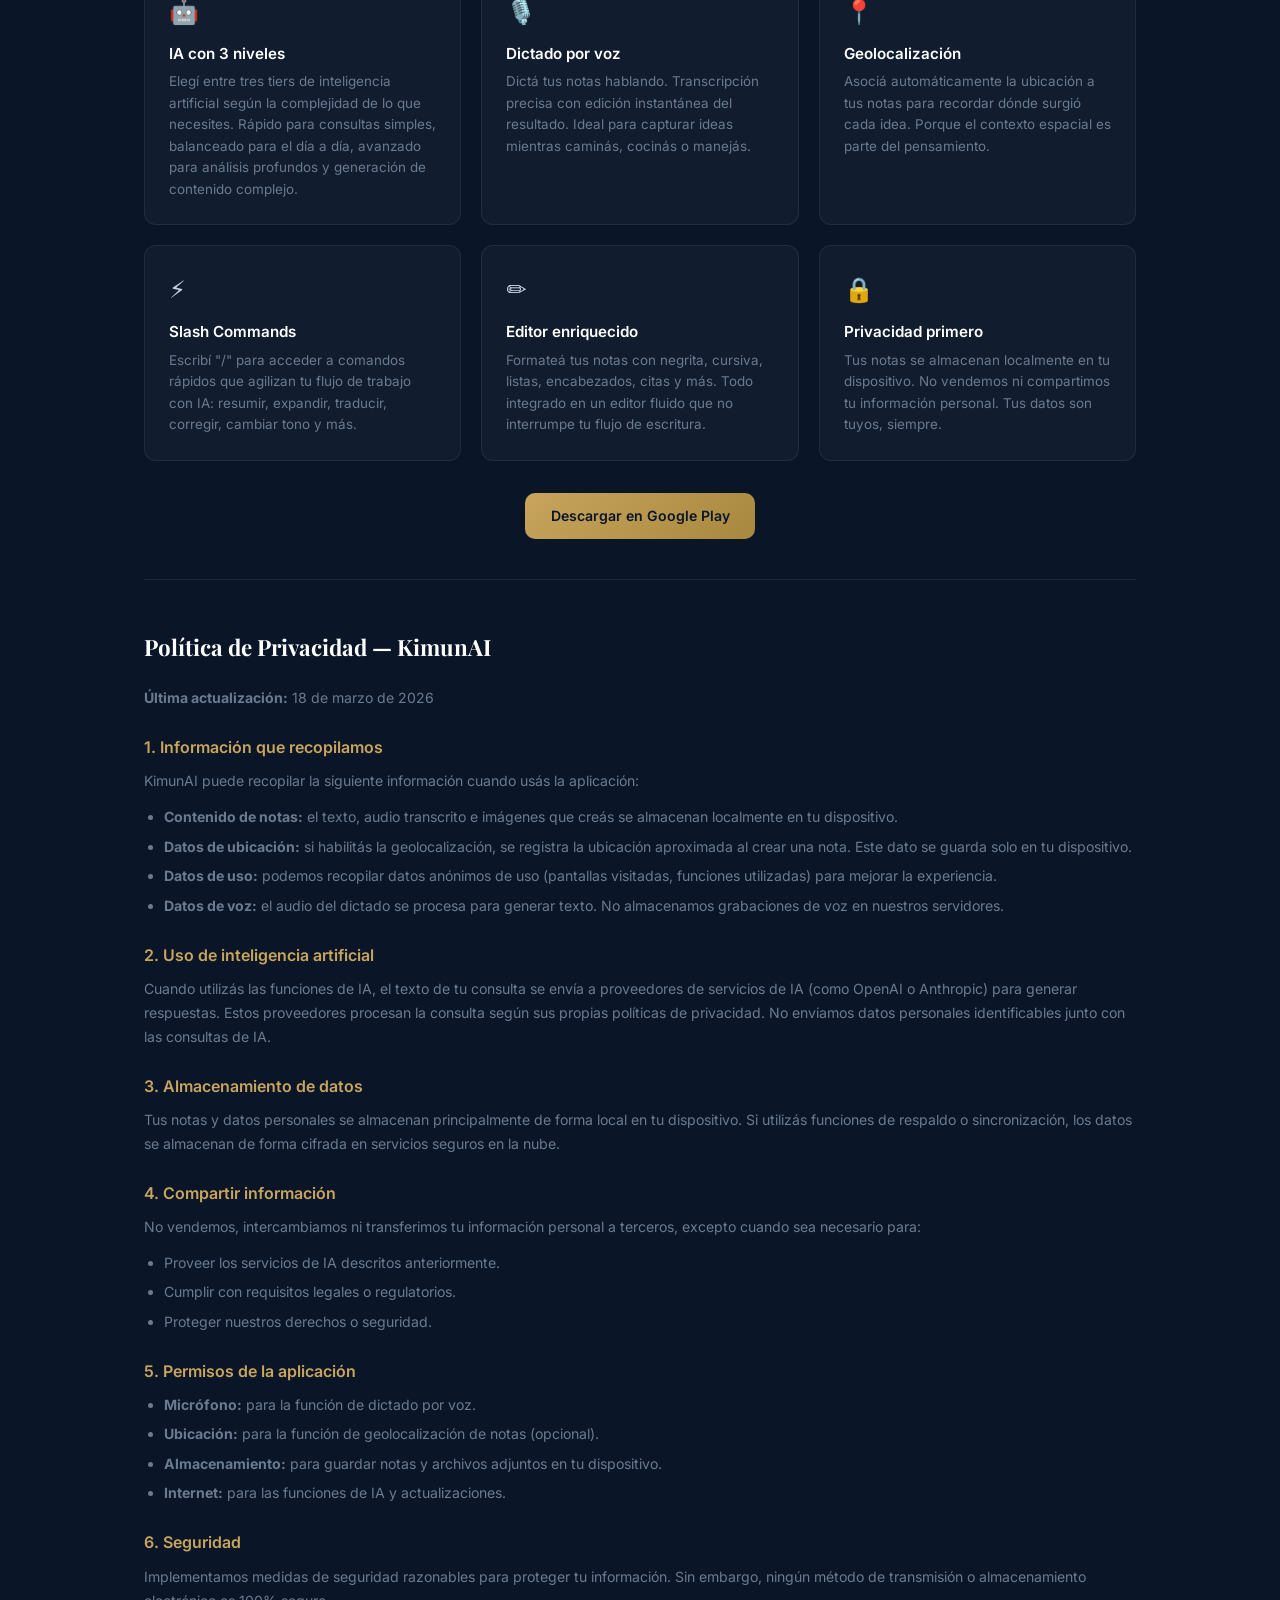
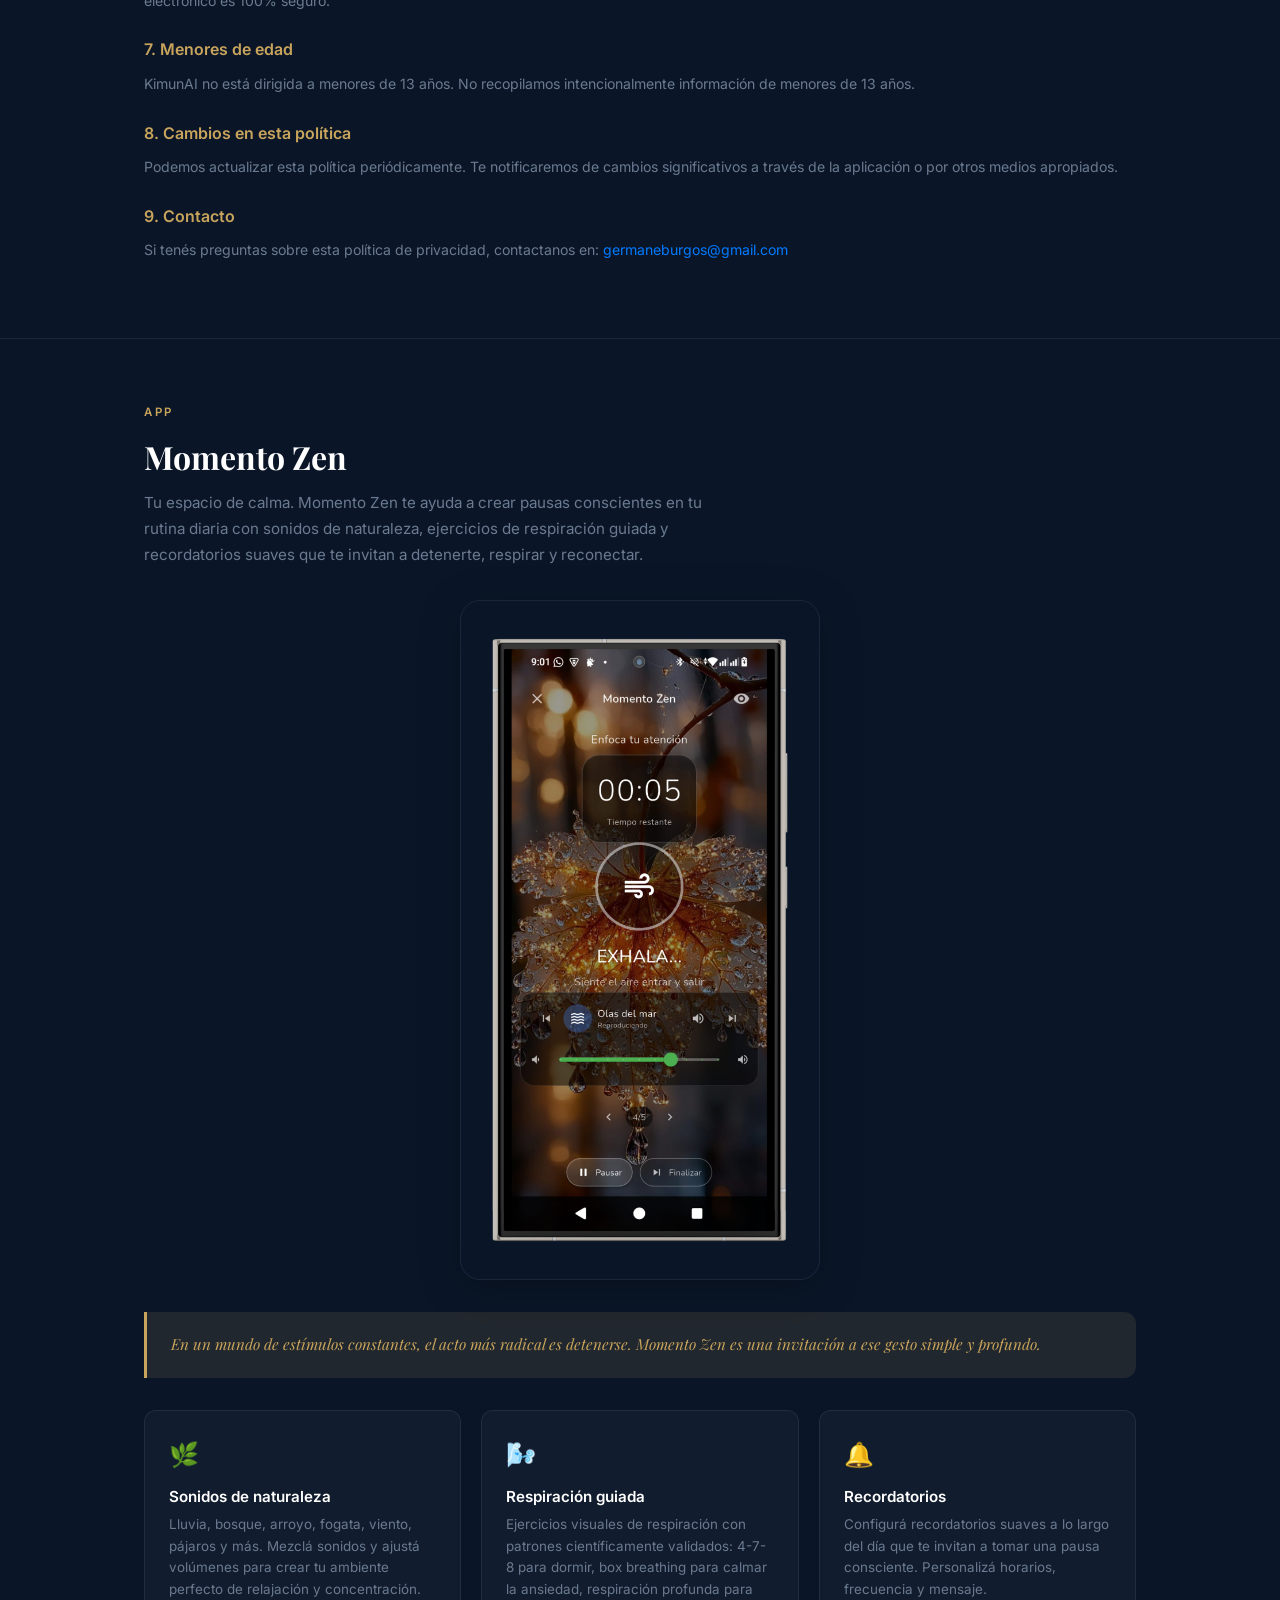
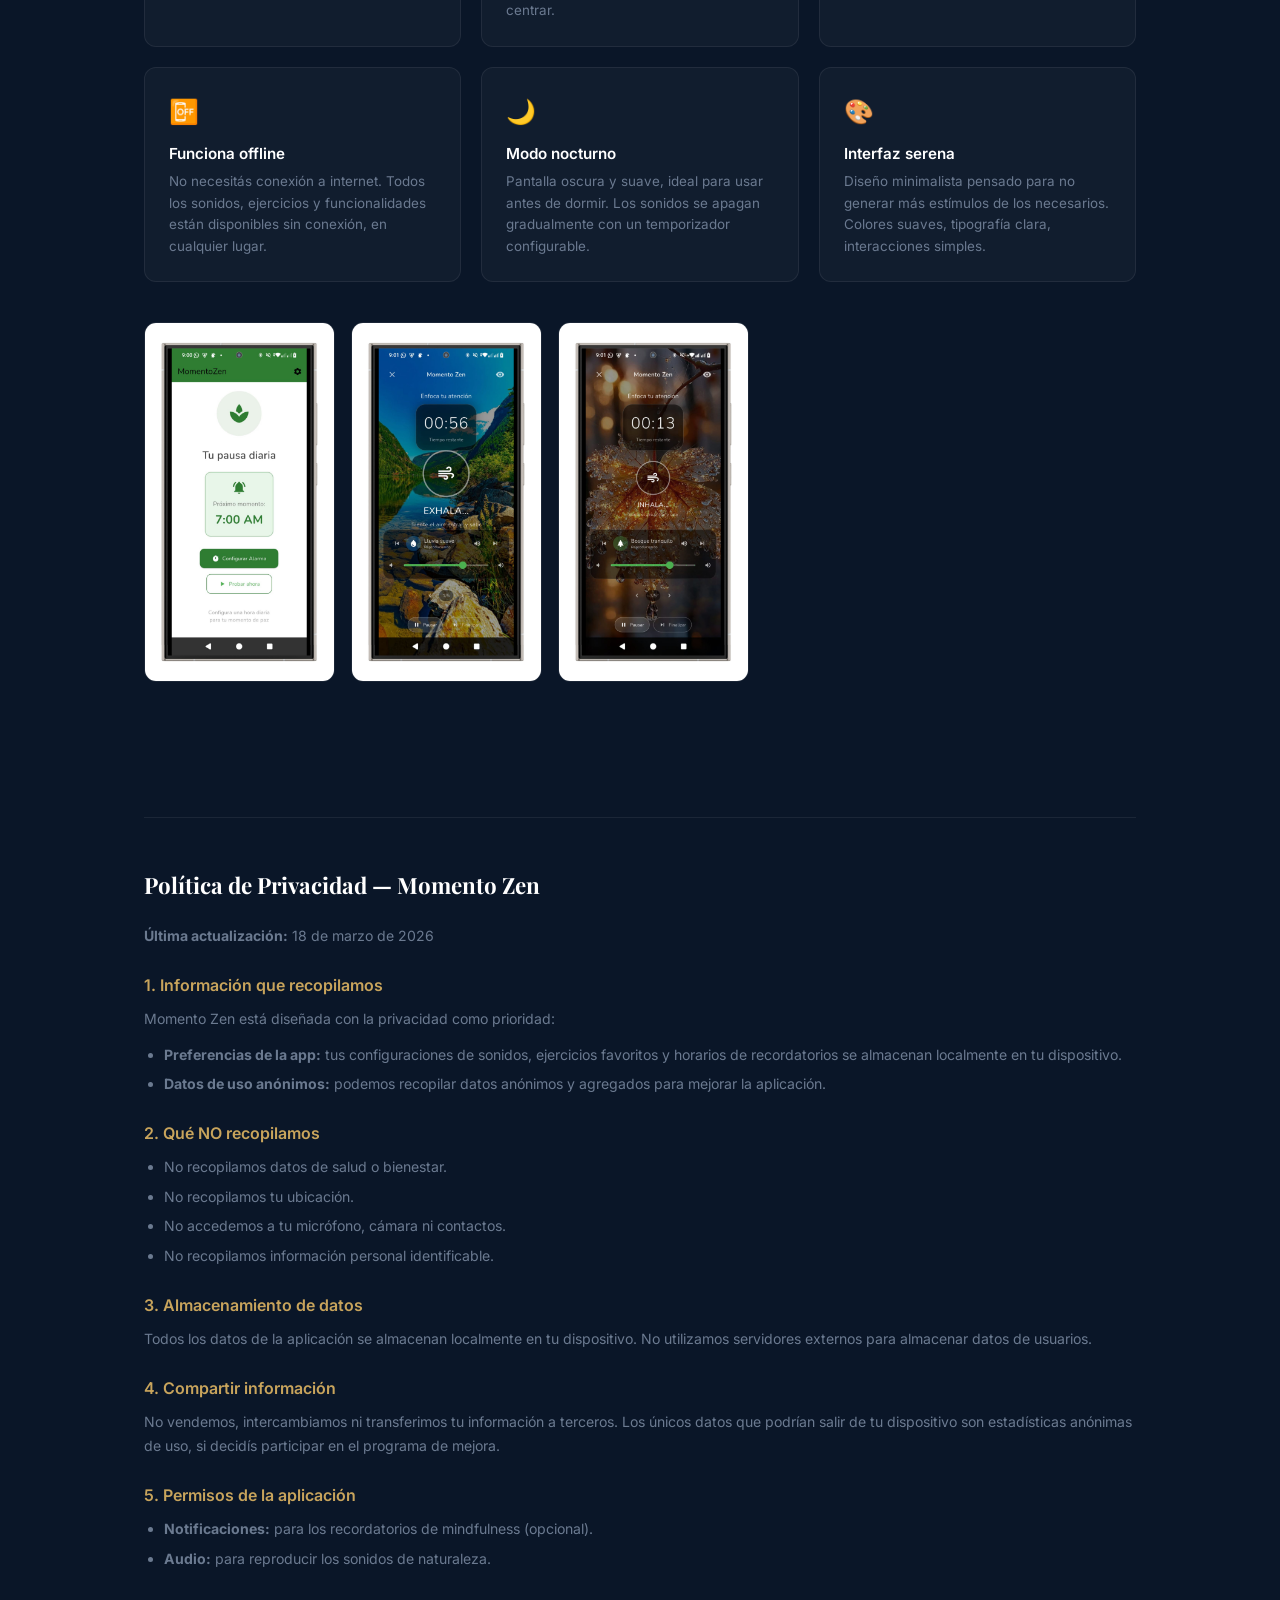
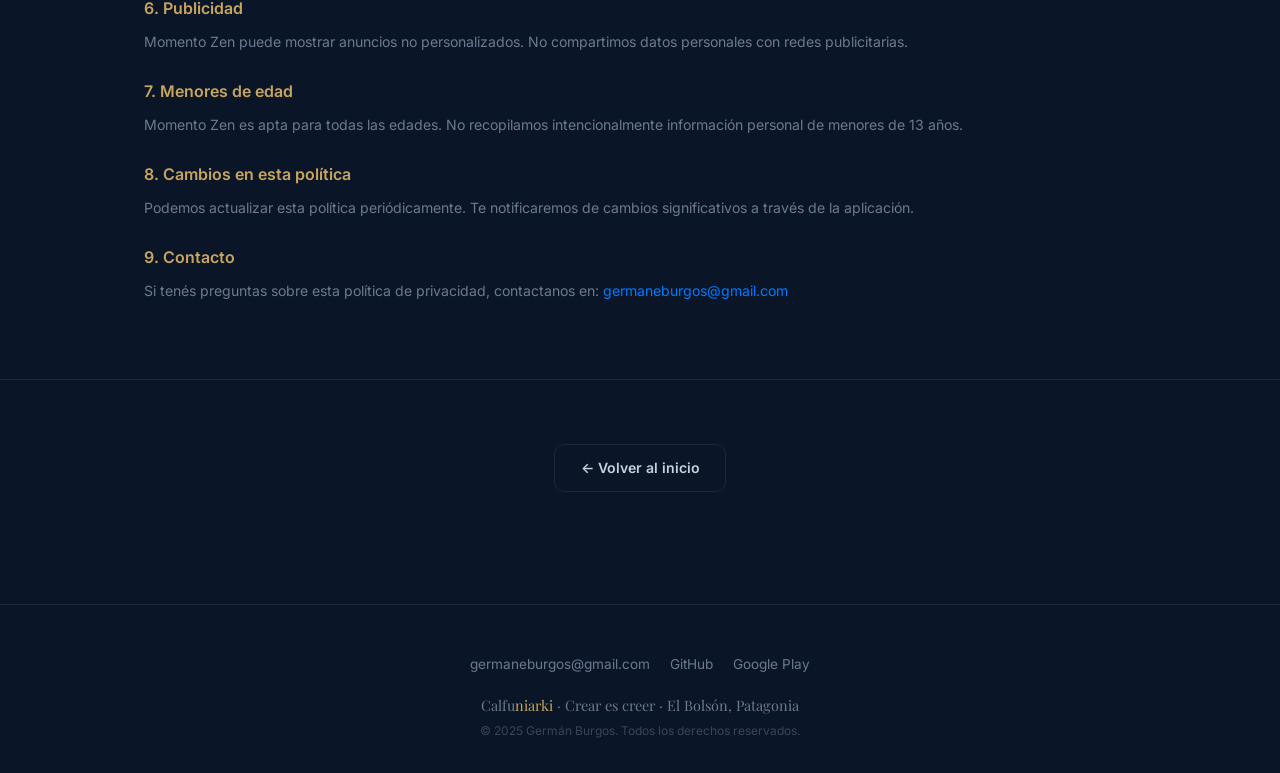
==== commit f1e3056a: "Agrega sección Comunidad - LOF Proyecto Comunitario Co-Authored-By: Claude Opus 4.6 <noreply@anthrop" ====
--- a/apps/index.html
+++ b/apps/index.html
@@ -24,6 +24,7 @@
         <a href="../investigacion/index.html">Investigación</a>
         <a href="../apps/index.html" class="active">Apps</a>
         <a href="../docencia/index.html">Docencia</a>
+        <a href="../comunidad/index.html">Comunidad</a>
       </nav>
     </div>
   </header>
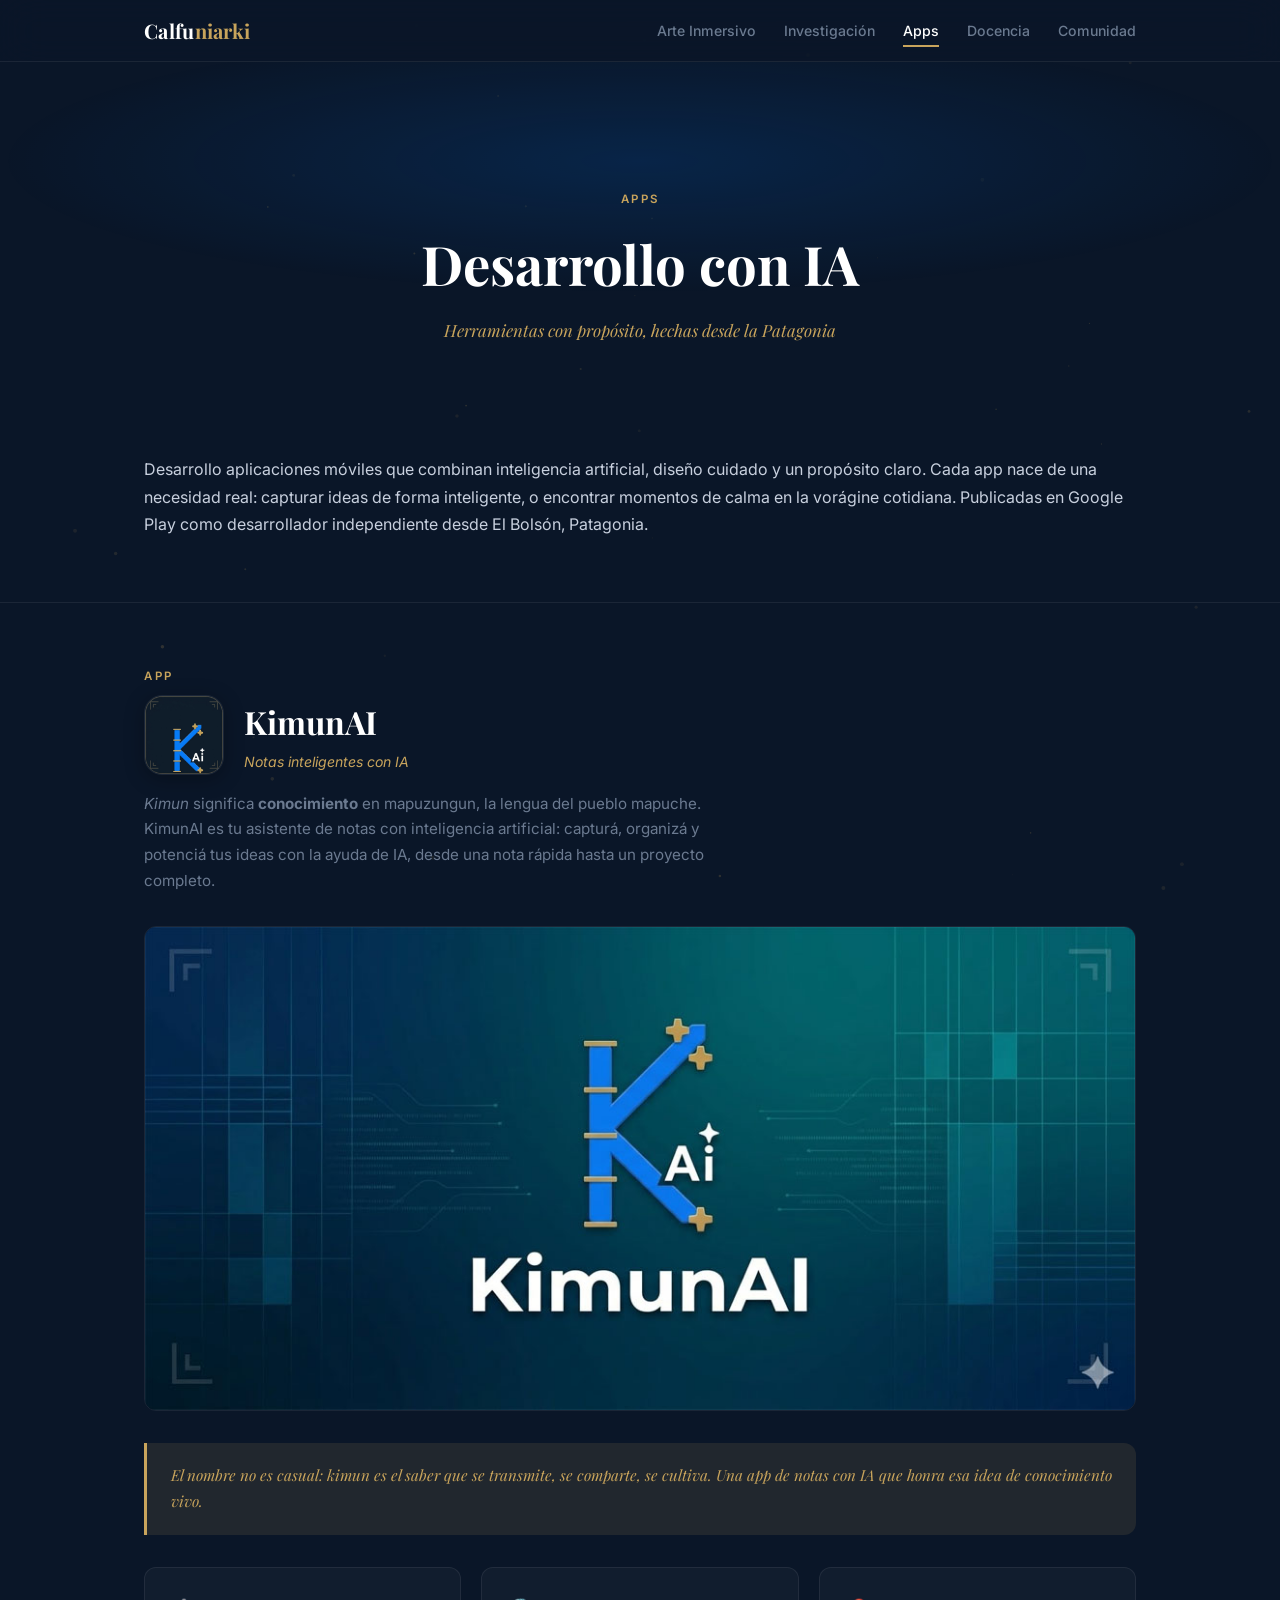
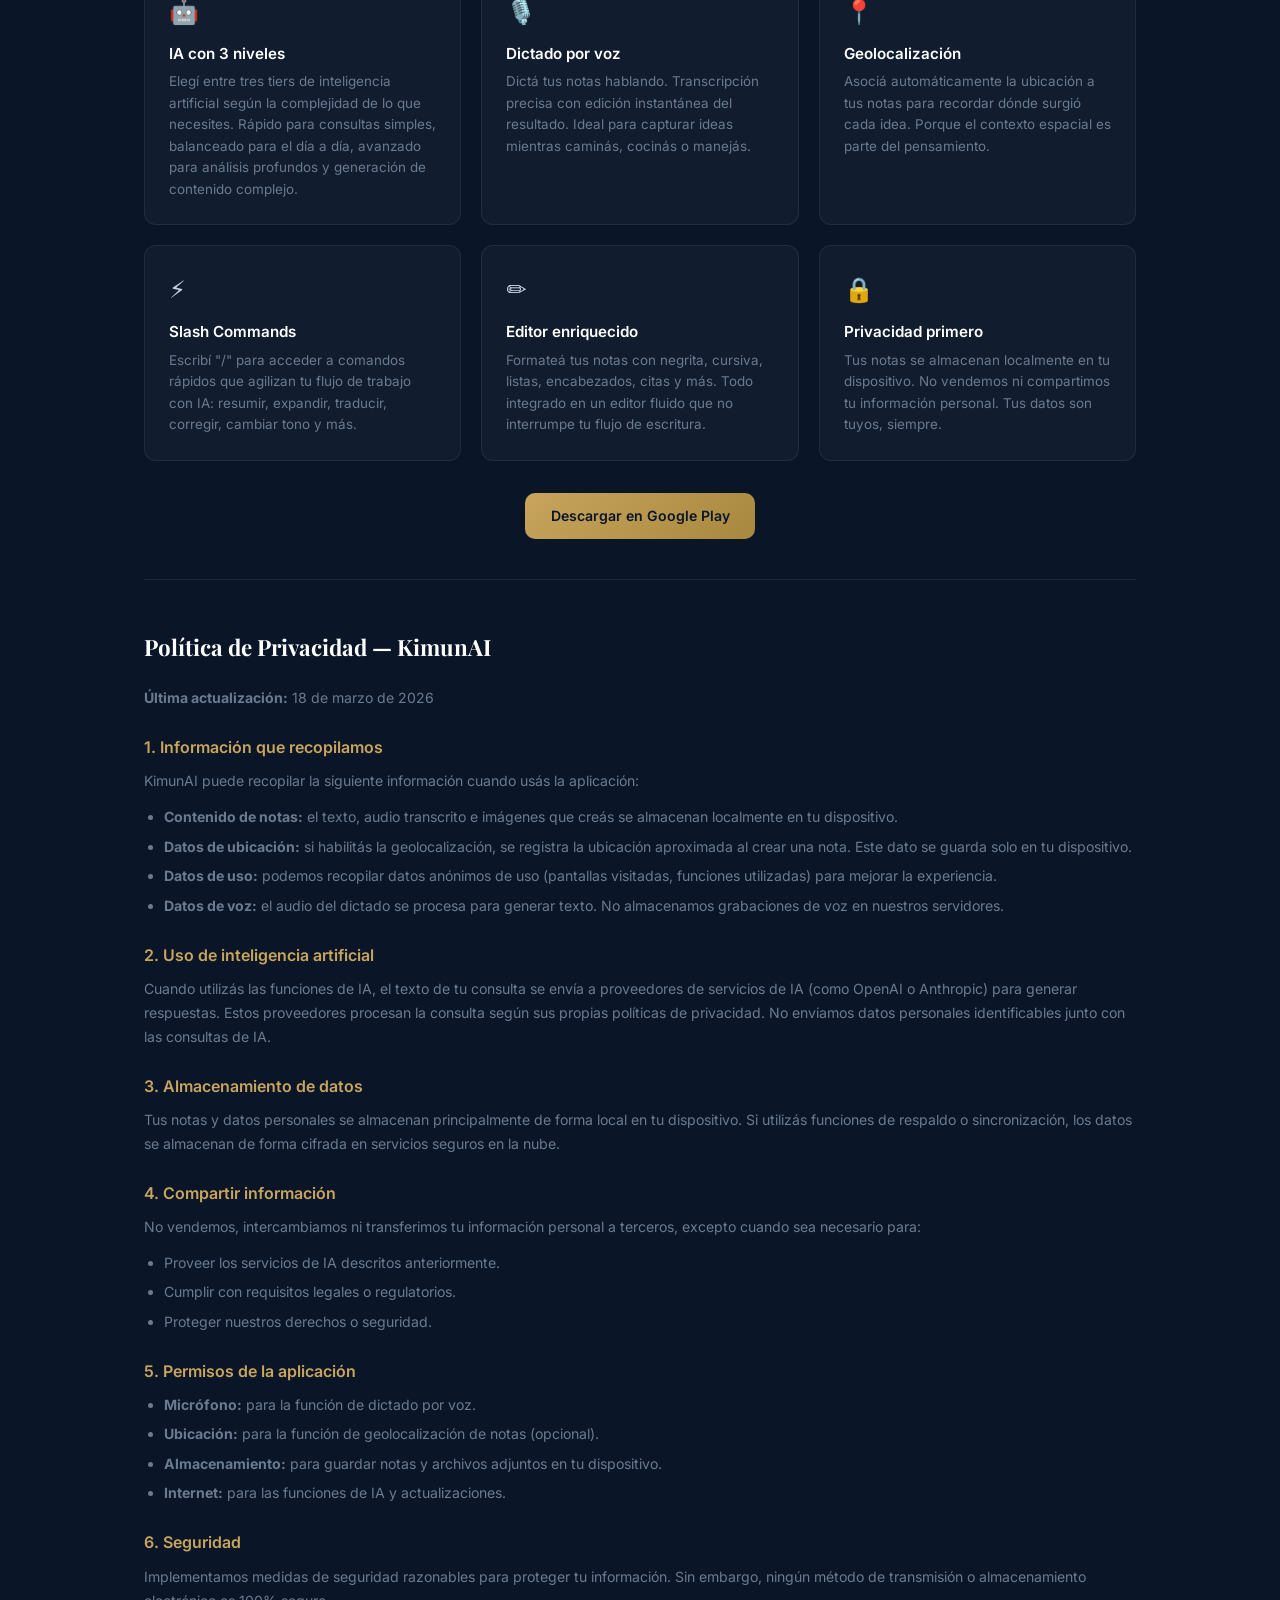
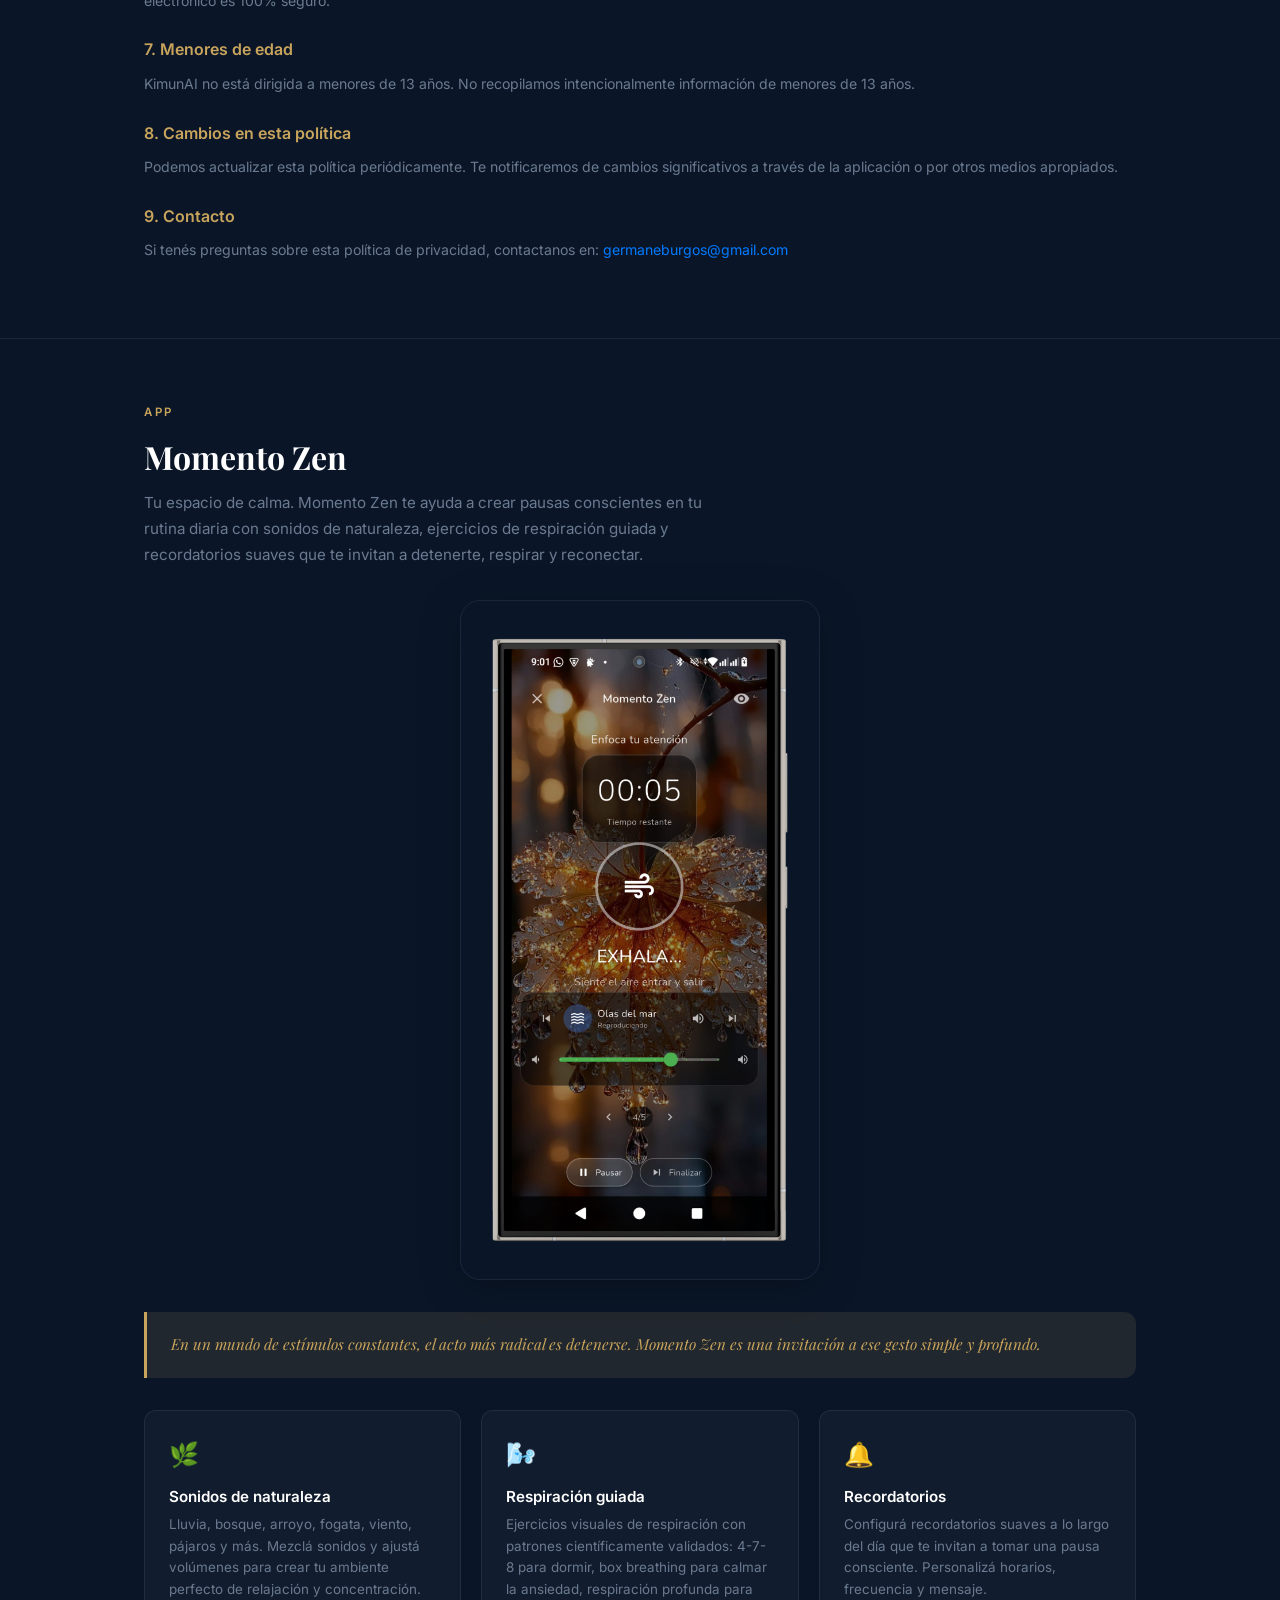
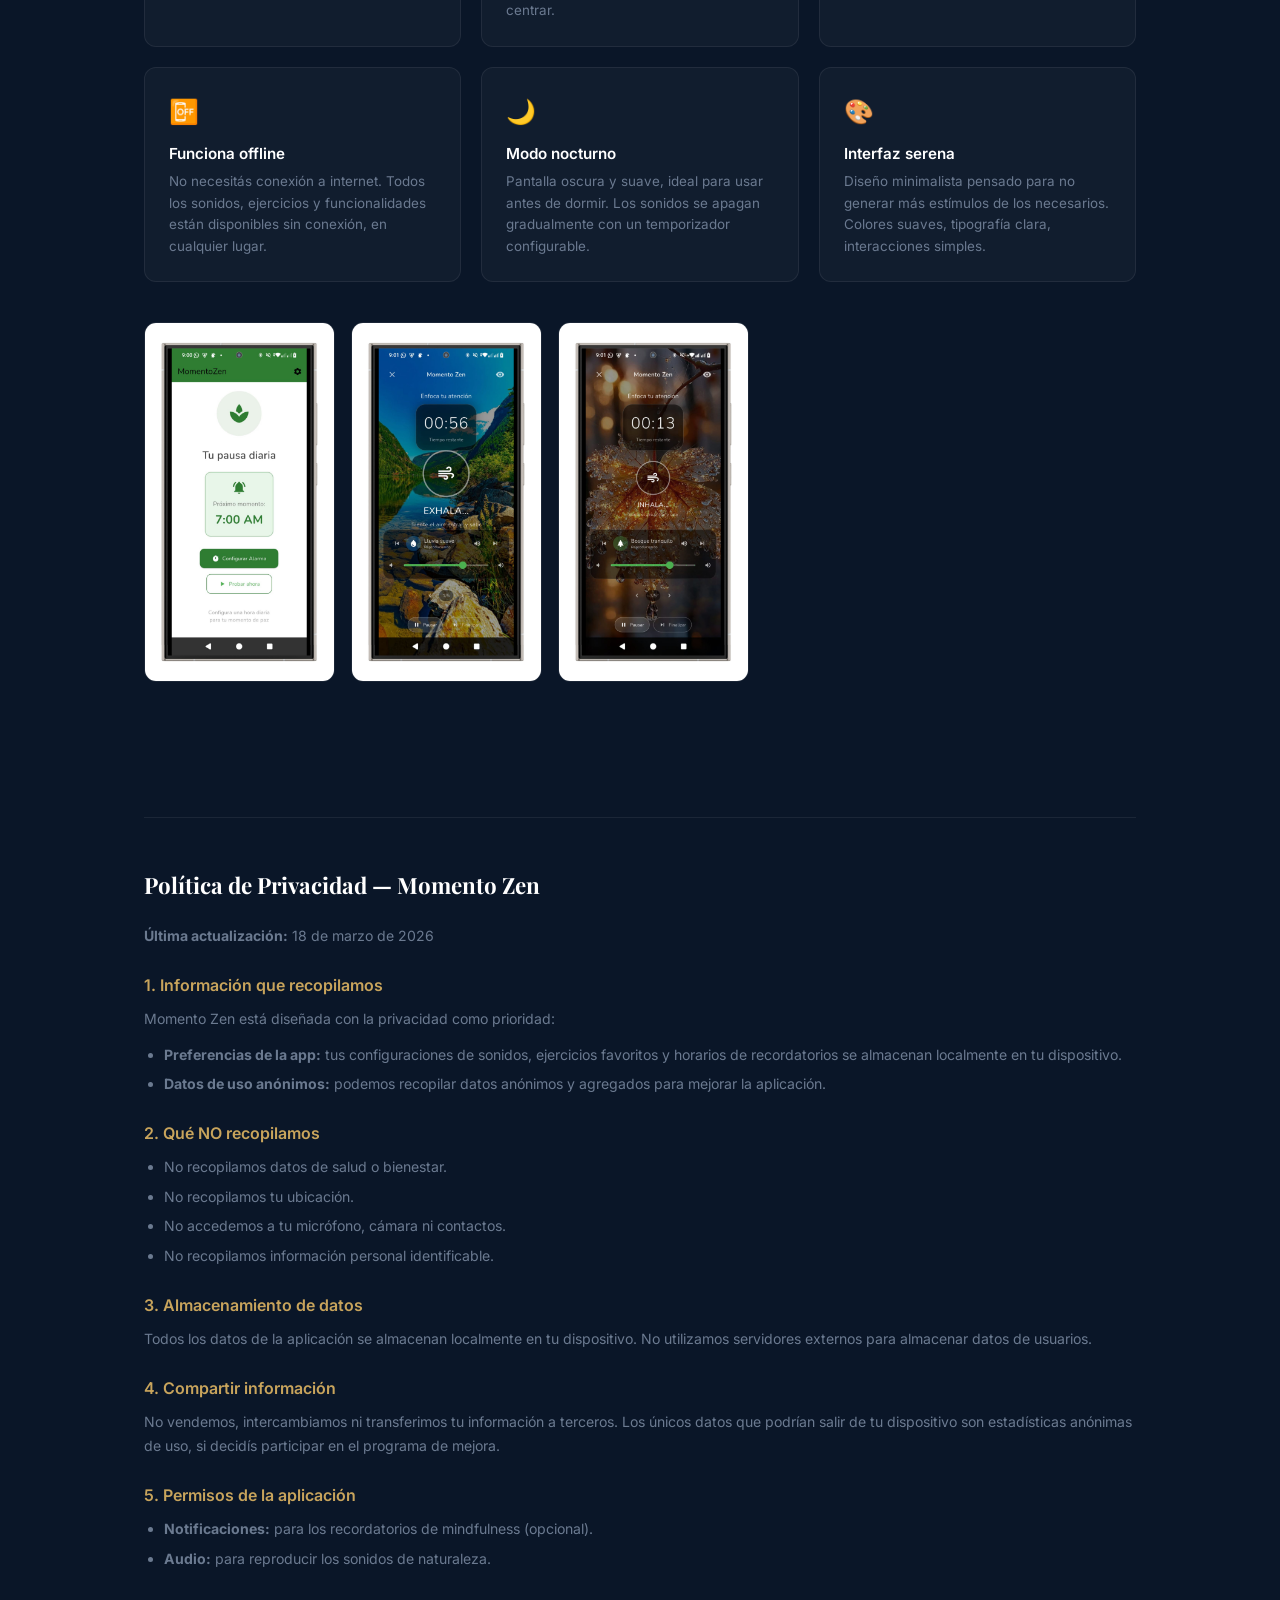
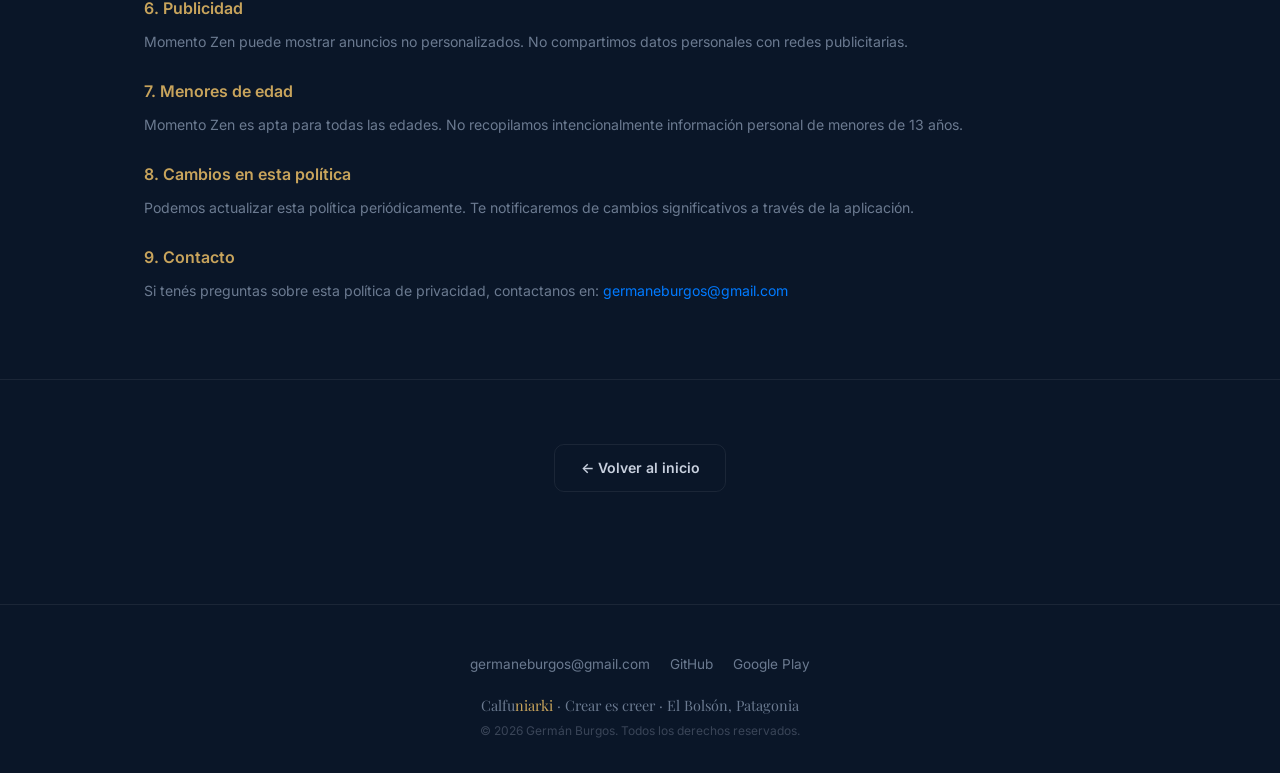
==== commit 99abaa1e: "Actualiza copyright a 2026 y corrige enlaces de Google Play Co-Authored-By: Claude Opus 4.6 <noreply" ====
--- a/apps/index.html
+++ b/apps/index.html
@@ -103,7 +103,7 @@
         </div>
 
         <div class="mt-2 reveal flex-center">
-          <a href="https://play.google.com/store/apps/details?id=com.calfuniarki.kimunai" class="btn btn-gold" target="_blank" rel="noopener">Descargar en Google Play</a>
+          <a href="https://play.google.com/store/apps/details?id=com.nacer.kimun_ai" class="btn btn-gold" target="_blank" rel="noopener">Descargar en Google Play</a>
         </div>
 
         <!-- KimunAI Privacy Policy -->
@@ -215,7 +215,7 @@
         </div>
 
         <div class="mt-2 reveal flex-center">
-          <a href="https://play.google.com/store/apps/details?id=com.calfuniarki.momentozen" class="btn btn-primary" target="_blank" rel="noopener">Descargar en Google Play</a>
+          <a href="https://play.google.com/store/apps/details?id=com.nacer.momento_zen" class="btn btn-primary" target="_blank" rel="noopener">Descargar en Google Play</a>
         </div>
 
         <!-- Momento Zen Privacy Policy -->
@@ -280,7 +280,7 @@
         <a href="https://play.google.com/store/apps/developer?id=Calfuniarki" target="_blank" rel="noopener">Google Play</a>
       </div>
       <p class="brand">Calfu<span>niarki</span> · Crear es creer · El Bolsón, Patagonia</p>
-      <p class="copy">&copy; 2025 Germán Burgos. Todos los derechos reservados.</p>
+      <p class="copy">&copy; 2026 Germán Burgos. Todos los derechos reservados.</p>
     </div>
   </footer>
 
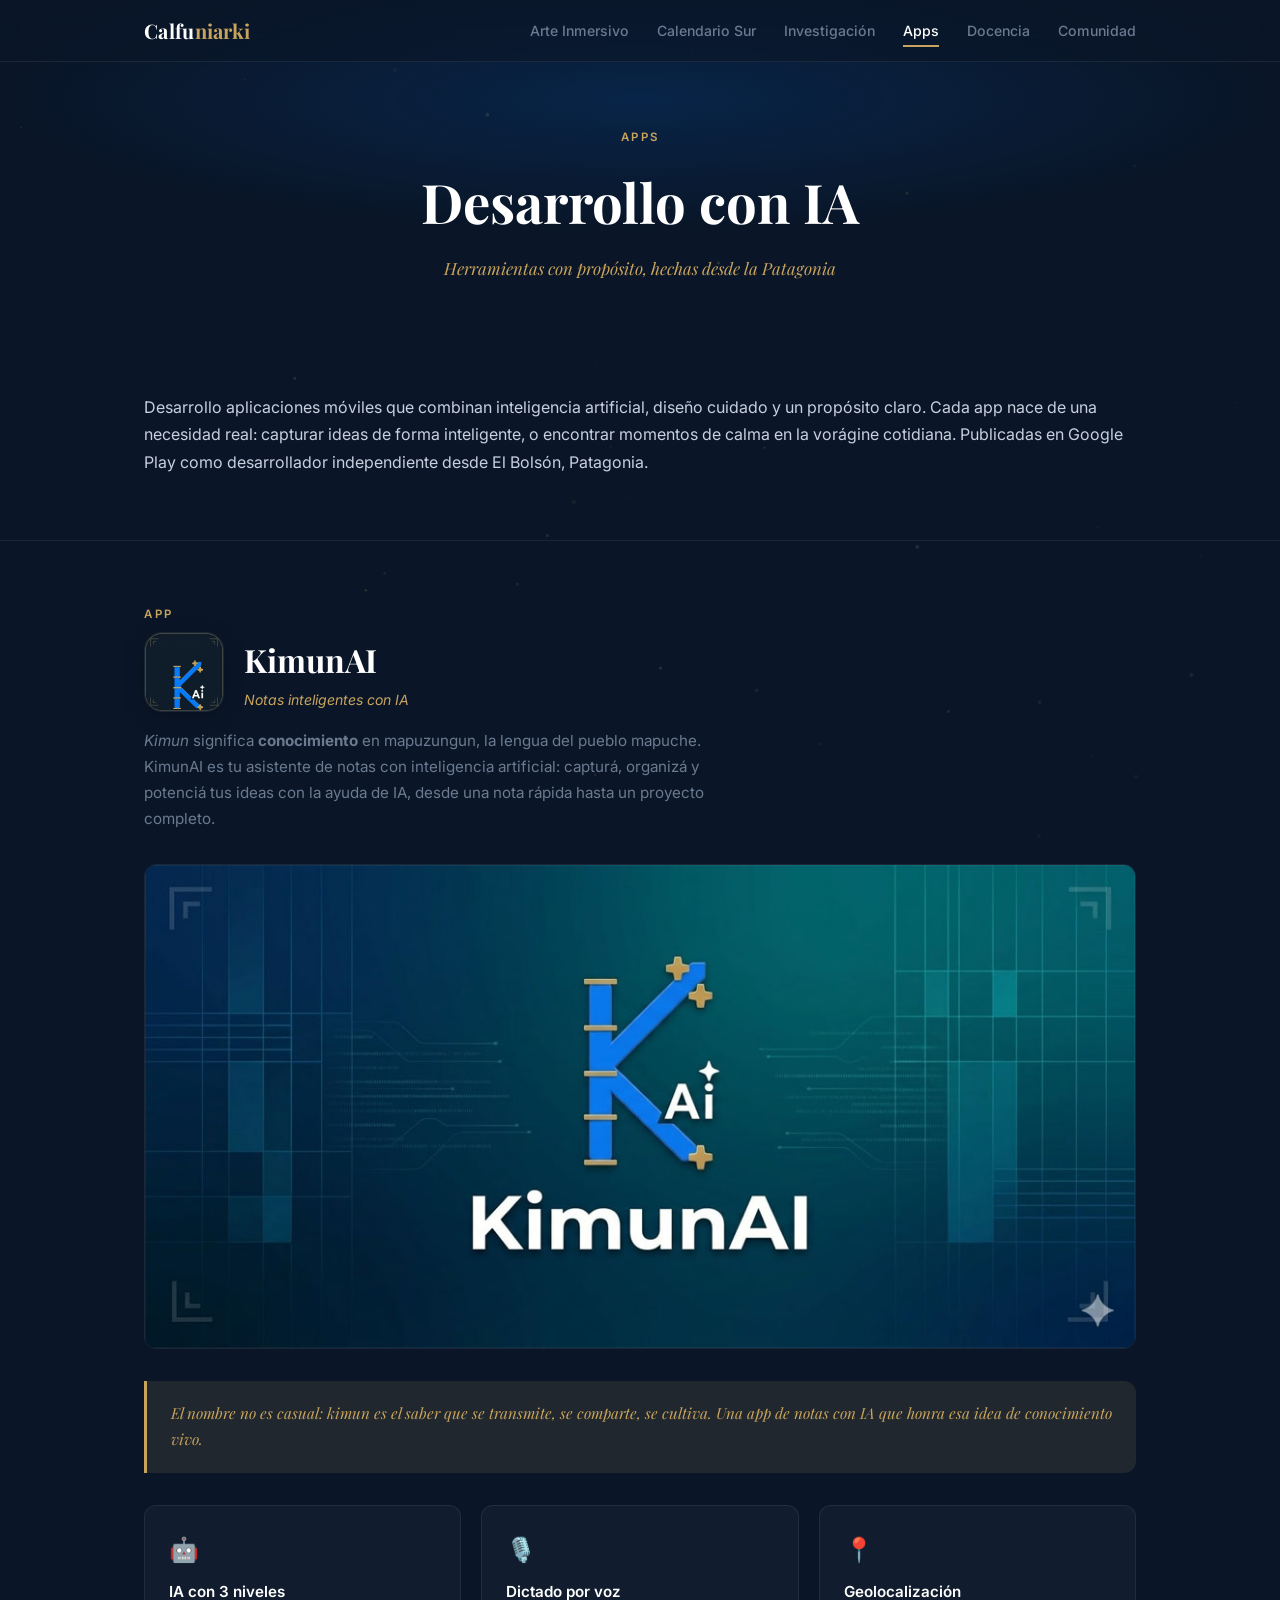
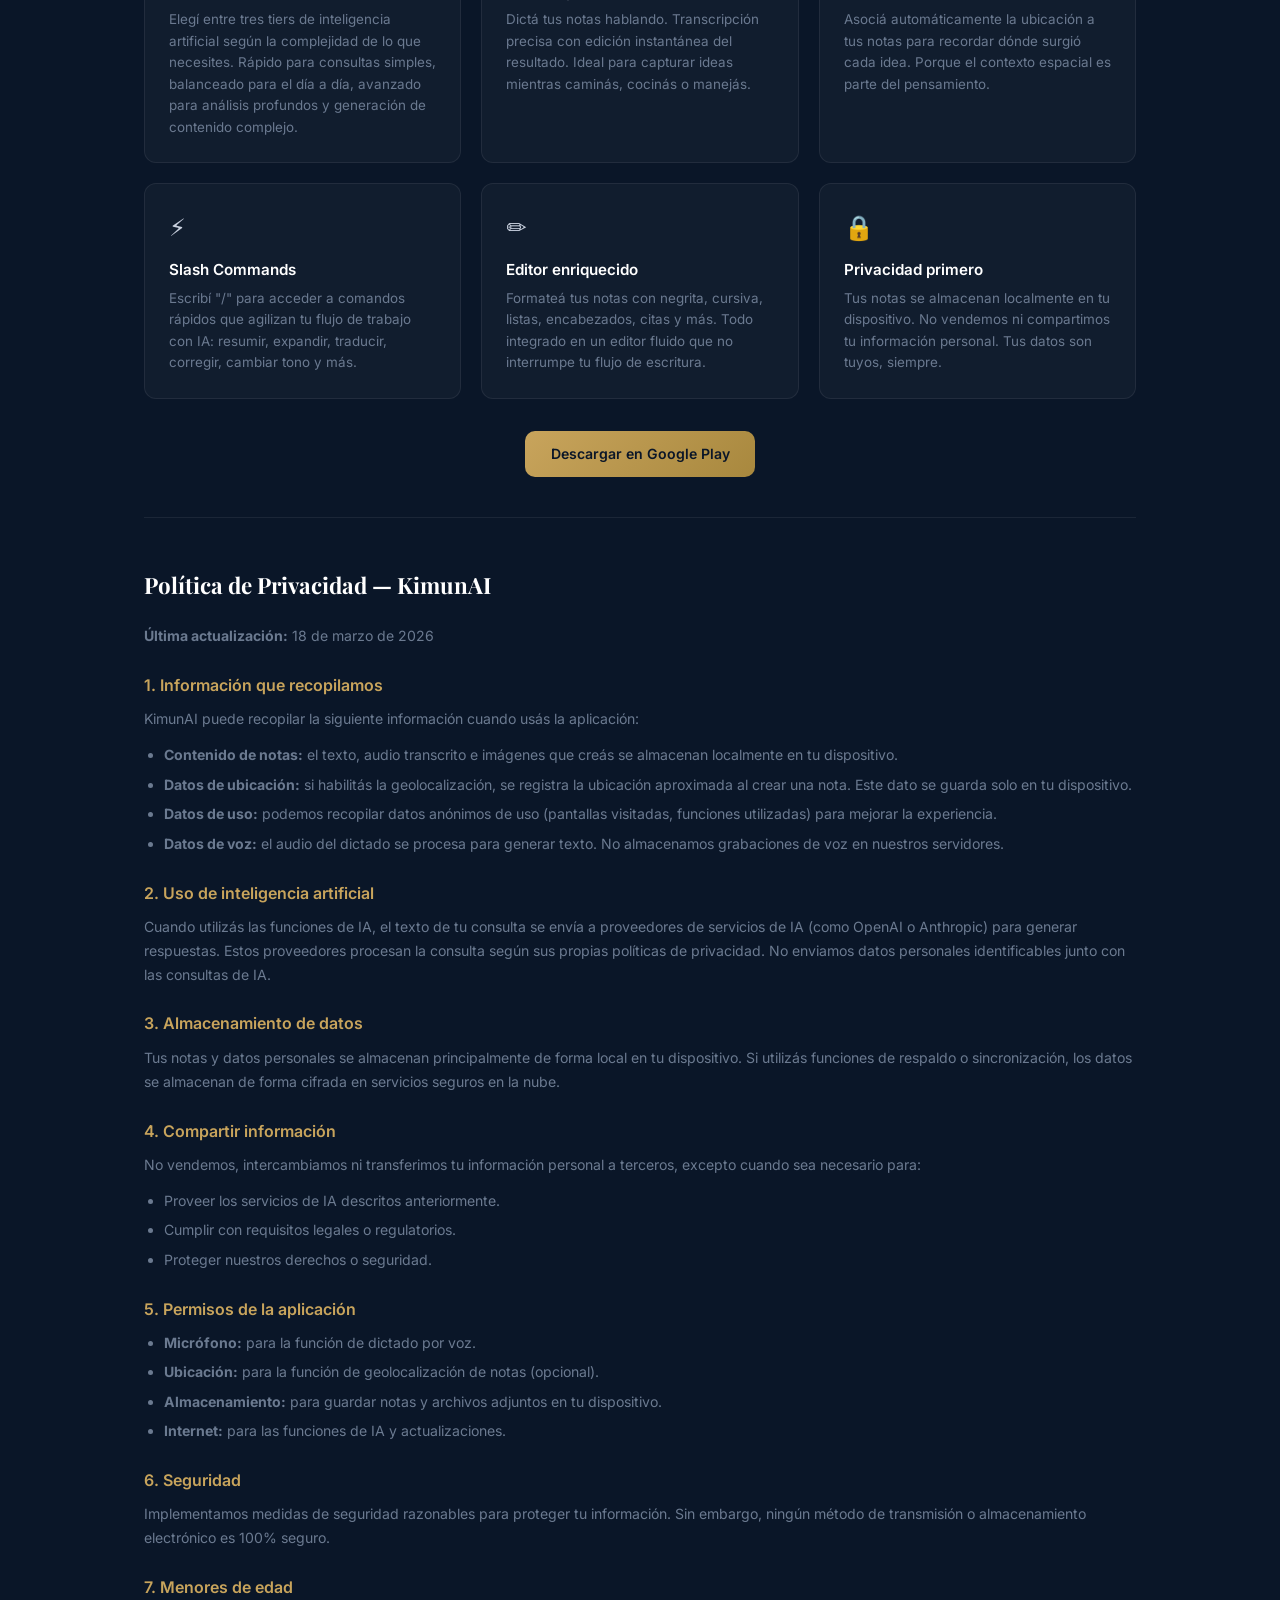
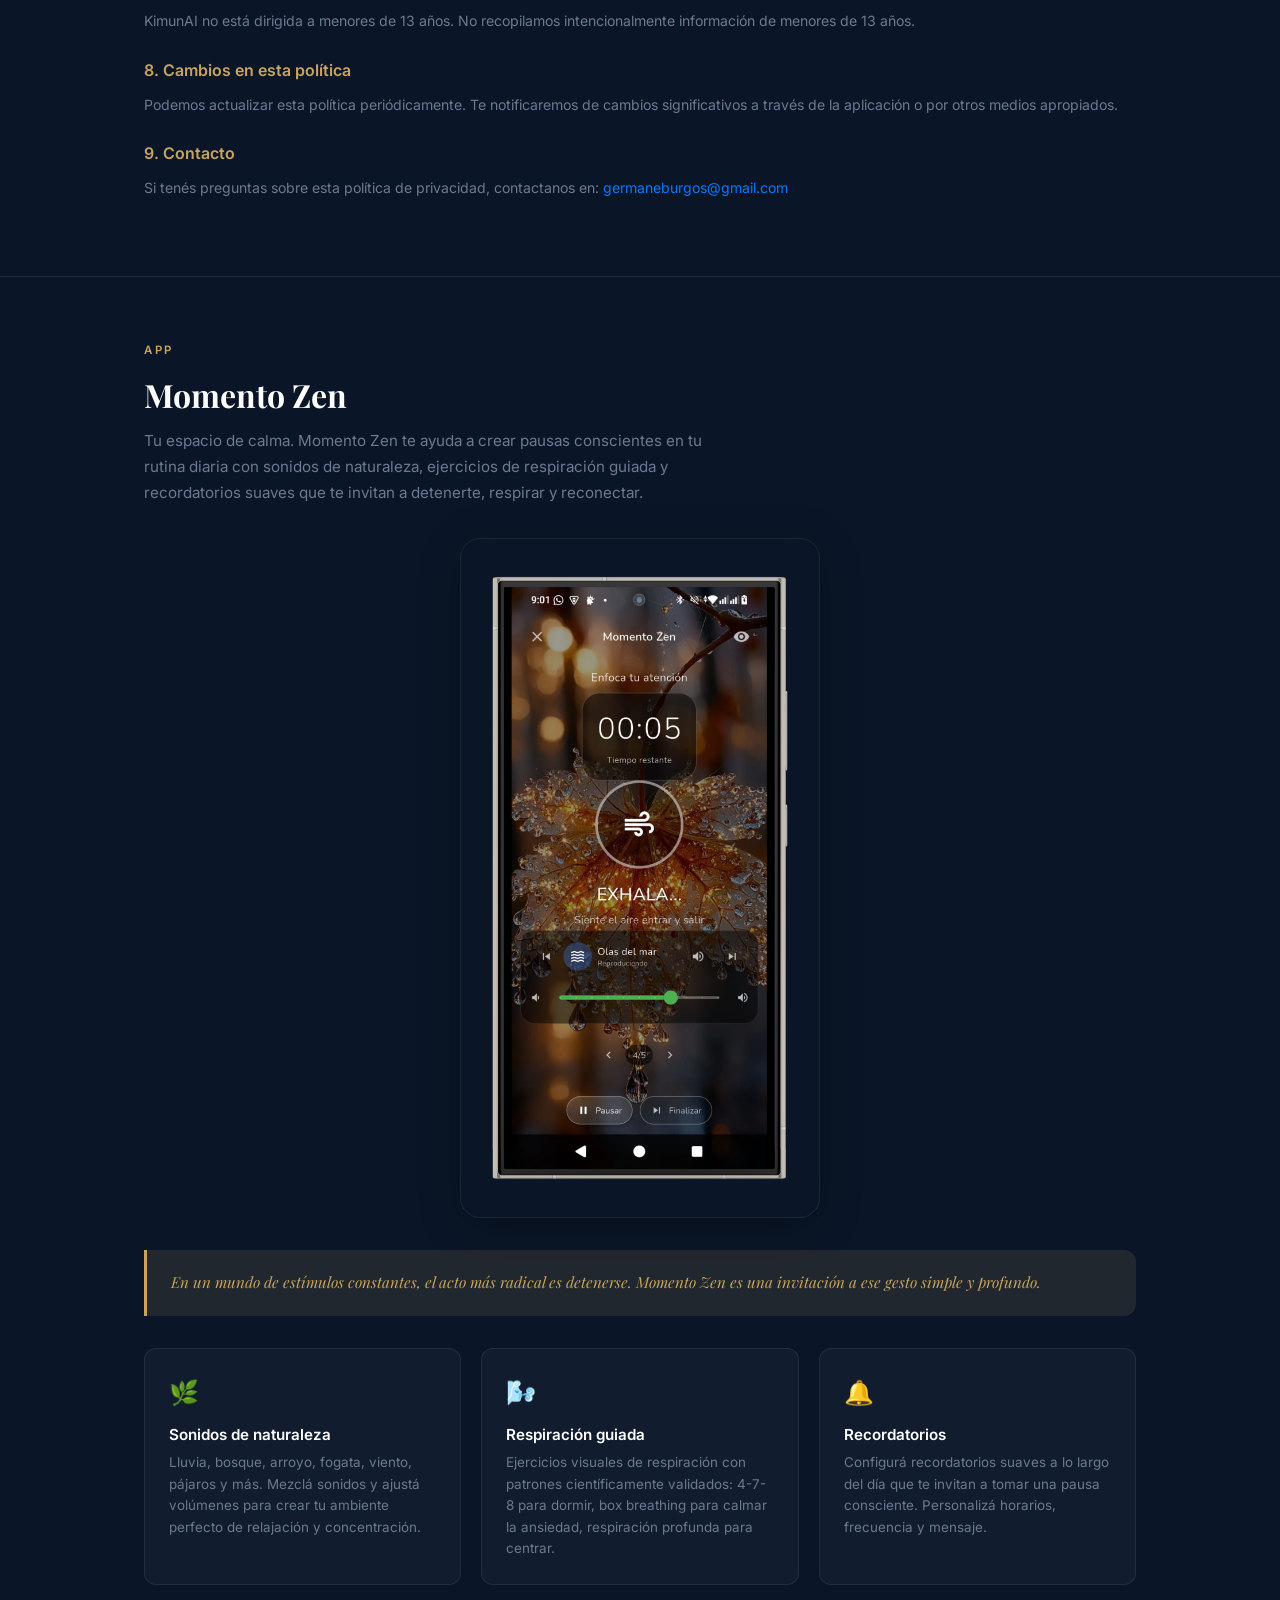
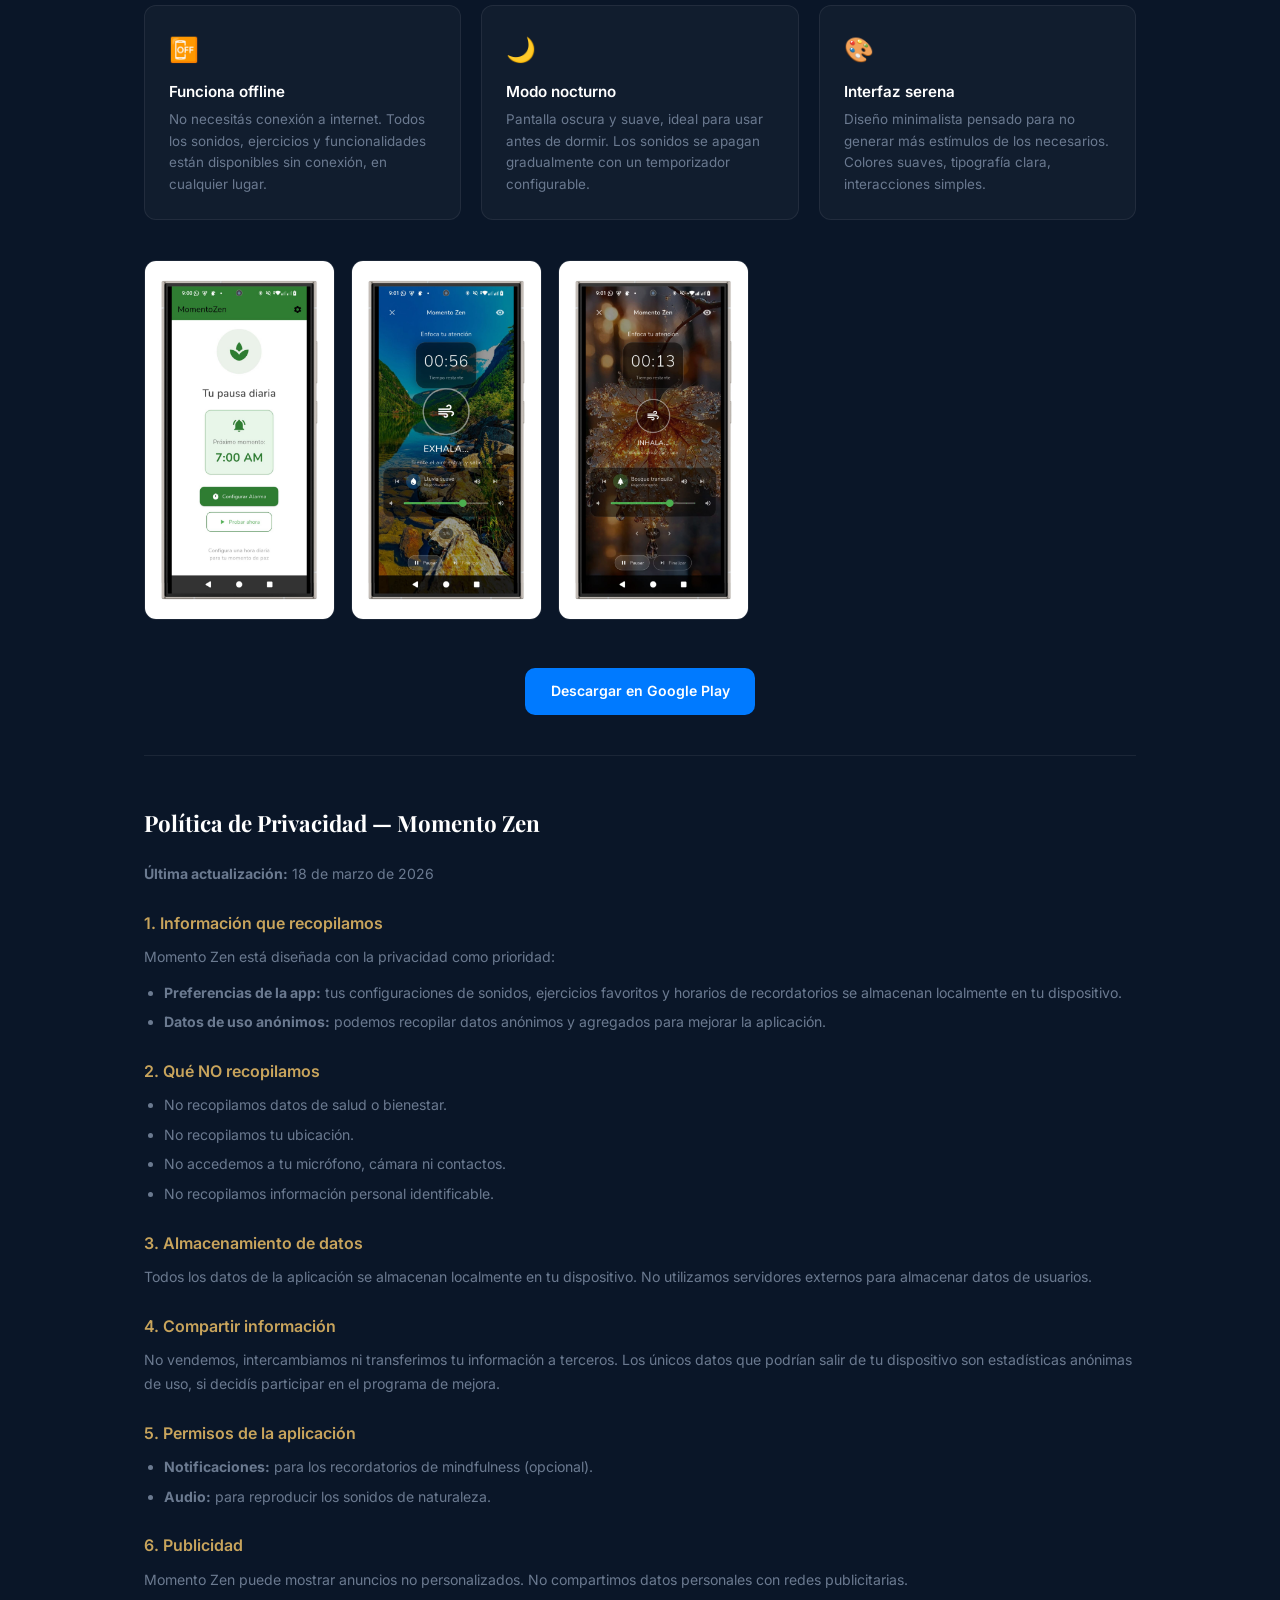
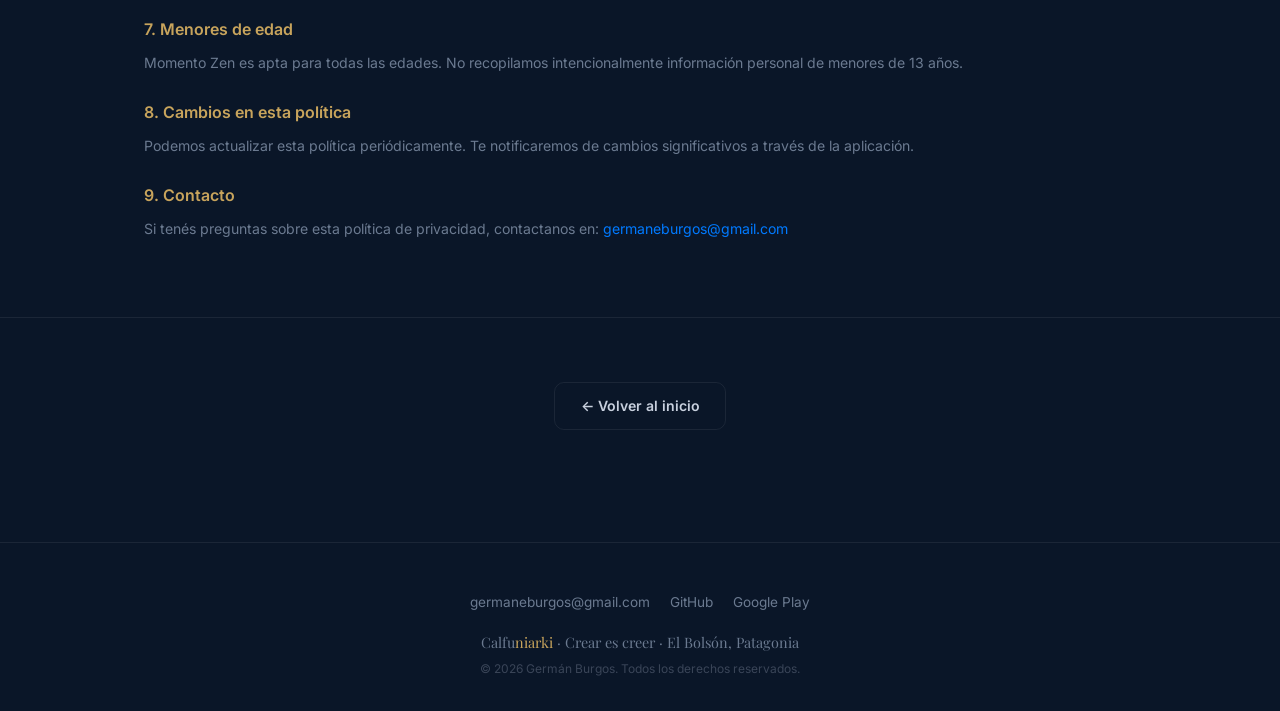
==== commit b958aa87: "Add Calendario Sur nav link to section pages Co-Authored-By: Claude Opus 4.8 <noreply@anthropic.com>" ====
--- a/apps/index.html
+++ b/apps/index.html
@@ -21,6 +21,7 @@
       </button>
       <nav class="nav-links">
         <a href="../arte/index.html">Arte Inmersivo</a>
+        <a href="../calendario-sur/index.html" data-es="Calendario Sur" data-en="Southern Calendar">Calendario Sur</a>
         <a href="../investigacion/index.html">Investigación</a>
         <a href="../apps/index.html" class="active">Apps</a>
         <a href="../docencia/index.html">Docencia</a>
--- a/styles.css
+++ b/styles.css
@@ -108,16 +108,17 @@
   .nav-links {
     position:fixed; top:0; right:0; width:min(300px,80vw); height:100vh;
     background:var(--bg-light); flex-direction:column; justify-content:center;
-    gap:2rem; padding:2rem;
+    gap:2rem; padding:2rem; z-index:210;
     transform:translateX(100%); transition:transform .4s var(--ease-out);
     border-left:1px solid var(--border);
+    z-index:205;
   }
   .nav-links.open { transform:translateX(0) }
   .nav-links a { font-size:1.15rem }
   .nav-links a::after { display:none }
   .nav-overlay {
     position:fixed; inset:0; background:rgba(0,0,0,.5);
-    opacity:0; pointer-events:none; transition:opacity .3s; z-index:190;
+    opacity:0; pointer-events:none; transition:opacity .3s; z-index:200;
   }
   .nav-overlay.open { opacity:1; pointer-events:auto }
 }
@@ -513,4 +514,4 @@
 #particles {
   position:fixed; inset:0; z-index:0; pointer-events:none; opacity:.4;
 }
-main, .site-header, .site-footer { position:relative; z-index:1 }
+main, .site-footer { position:relative; z-index:1 }
